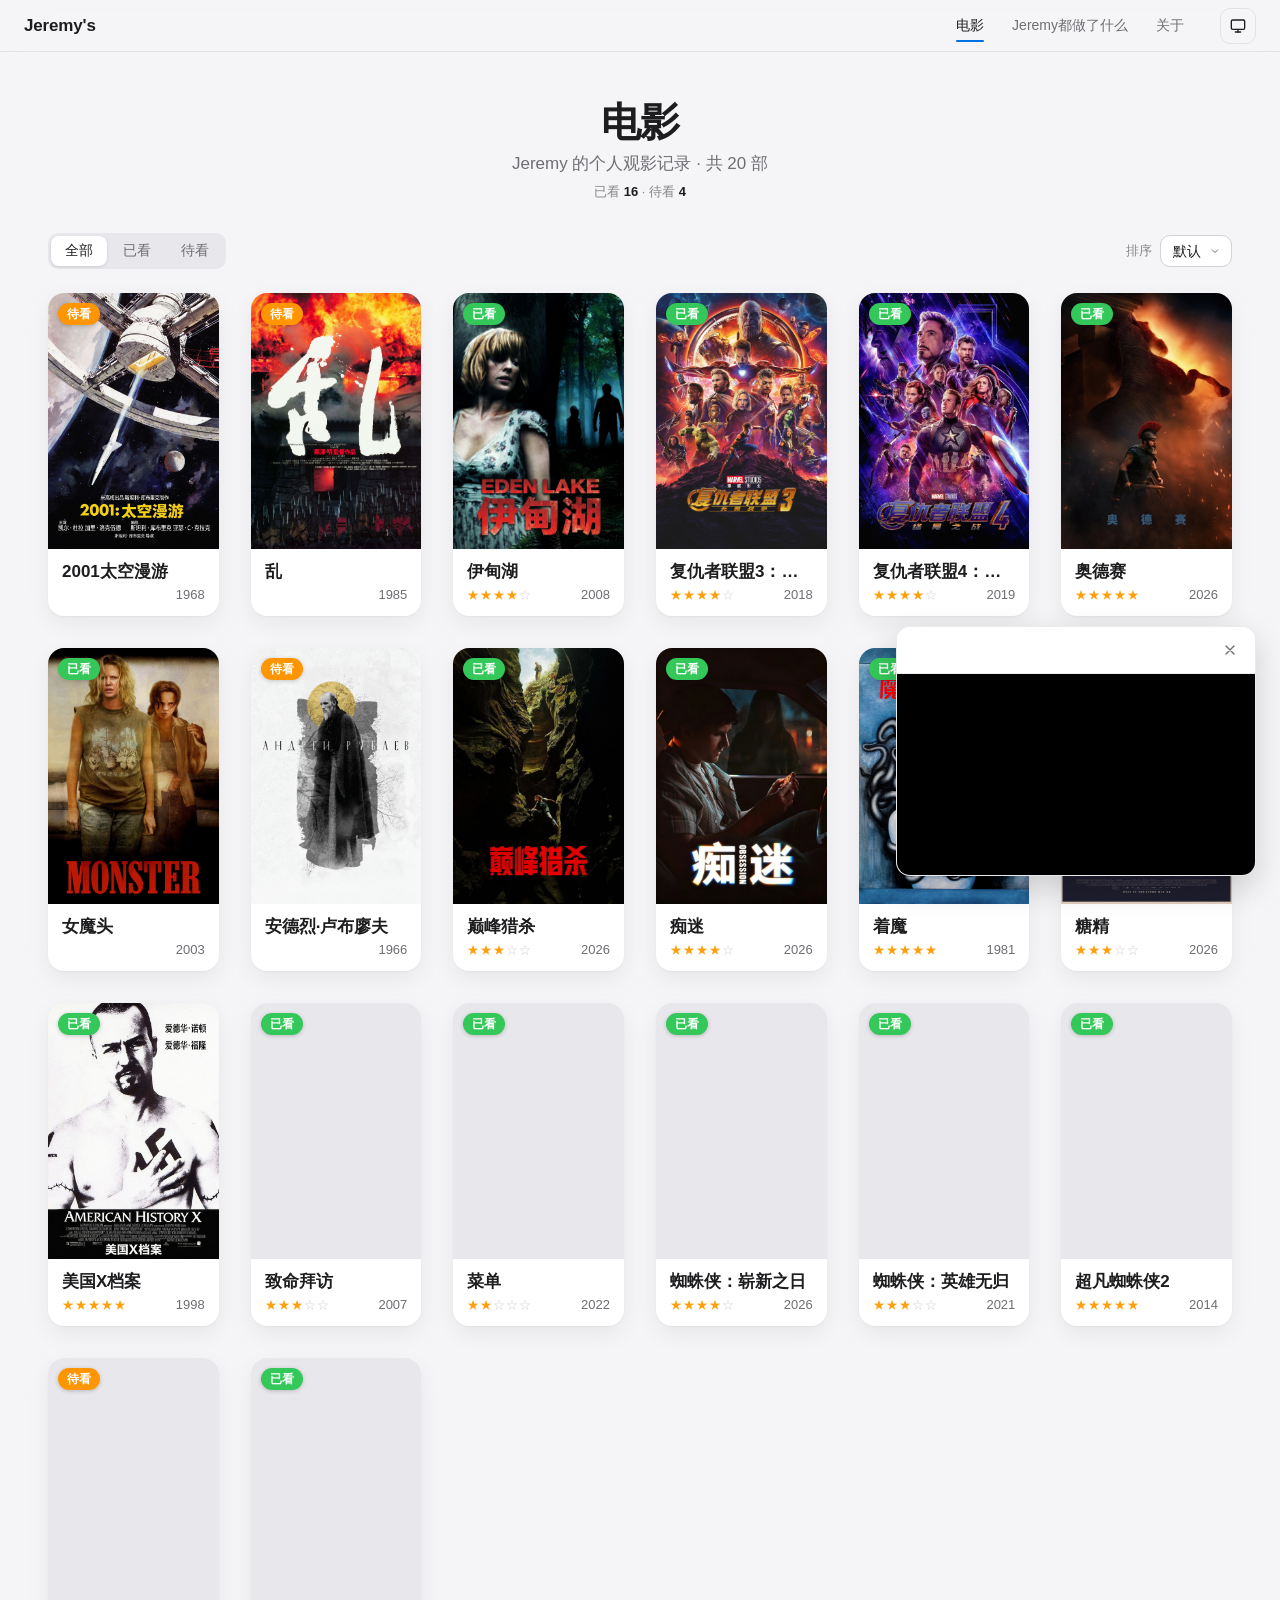
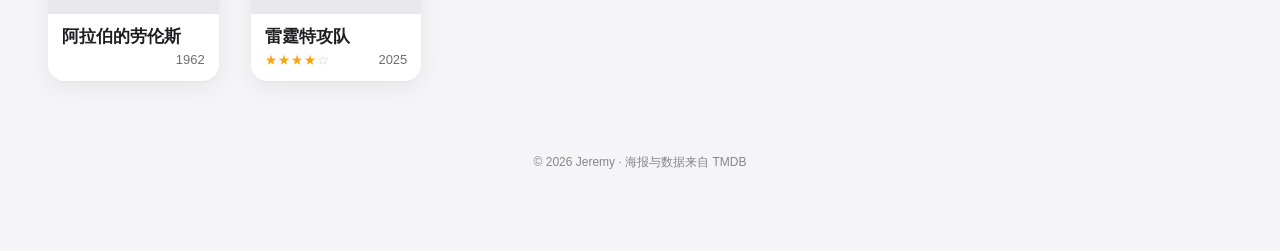
==== index.html @ 489da377 "预告片浮窗：详情页关闭后视频搬入浮窗续播（电脑端右下角标准浮窗/手机端折叠标签）" ====
<!DOCTYPE html>
<html lang="zh-CN" data-theme="system">
<head>
  <meta charset="UTF-8">
  <meta name="viewport" content="width=device-width, initial-scale=1.0">
  <title>Jeremy's — 电影</title>
  <meta name="description" content="Jeremy 的个人内容收藏：电影海报墙，收录经典与当代影片。">
  <meta name="author" content="Jeremy">

  <!-- ===== SEO / 收录配置 ===== -->
  <link rel="canonical" href="https://jeremy-movies.com/">
  <meta name="robots" content="index,follow">

  <!-- Open Graph（社交分享预览） -->
  <meta property="og:type" content="website">
  <meta property="og:site_name" content="Jeremy's">
  <meta property="og:title" content="Jeremy's — 电影海报墙">
  <meta property="og:description" content="Jeremy 的个人电影收藏海报墙，收录经典与当代影片。">
  <meta property="og:url" content="https://jeremy-movies.com/">
  <meta property="og:image" content="https://jeremy-movies.com/posters/62.jpg">
  <meta property="og:locale" content="zh_CN">

  <!-- Twitter Card -->
  <meta name="twitter:card" content="summary_large_image">
  <meta name="twitter:title" content="Jeremy's — 电影海报墙">
  <meta name="twitter:description" content="Jeremy 的个人电影收藏海报墙，收录经典与当代影片。">
  <meta name="twitter:image" content="https://jeremy-movies.com/posters/62.jpg">

  <!-- 主题早注入：避免首屏闪烁（FOUC），须在样式表加载前执行 -->
  <script>
    (function () {
      try {
        var t = localStorage.getItem('theme');
        if (t === 'light' || t === 'dark' || t === 'system') {
          document.documentElement.setAttribute('data-theme', t);
        }
      } catch (e) { /* ignore */ }
    })();
  </script>

  <link rel="stylesheet" href="assets/css/styles.css">
</head>
<body>

  <!-- 吸顶导航 -->
  <header class="nav" data-nav>
    <a class="nav-logo" href="/">Jeremy's</a>
    <nav class="nav-links" aria-label="主导航">
      <a href="/" class="nav-link is-active" aria-current="page">电影</a>
      <a href="/everything/" class="nav-link">Jeremy都做了什么</a>
      <a href="/about/" class="nav-link">关于</a>
    </nav>
    <button class="nav-theme" data-theme-toggle aria-label="切换主题" title="切换主题">
      <svg class="theme-icon icon-light" xmlns="http://www.w3.org/2000/svg" width="16" height="16" viewBox="0 0 24 24" fill="none" stroke="currentColor" stroke-width="2" stroke-linecap="round" stroke-linejoin="round" aria-hidden="true"><circle cx="12" cy="12" r="5"></circle><line x1="12" y1="1" x2="12" y2="3"></line><line x1="12" y1="21" x2="12" y2="23"></line><line x1="4.22" y1="4.22" x2="5.64" y2="5.64"></line><line x1="18.36" y1="18.36" x2="19.78" y2="19.78"></line><line x1="1" y1="12" x2="3" y2="12"></line><line x1="21" y1="12" x2="23" y2="12"></line><line x1="4.22" y1="19.78" x2="5.64" y2="18.36"></line><line x1="18.36" y1="5.64" x2="19.78" y2="4.22"></line></svg>
      <svg class="theme-icon icon-dark" xmlns="http://www.w3.org/2000/svg" width="16" height="16" viewBox="0 0 24 24" fill="none" stroke="currentColor" stroke-width="2" stroke-linecap="round" stroke-linejoin="round" aria-hidden="true"><path d="M21 12.79A9 9 0 1 1 11.21 3 7 7 0 0 0 21 12.79z"></path></svg>
      <svg class="theme-icon icon-system" xmlns="http://www.w3.org/2000/svg" width="16" height="16" viewBox="0 0 24 24" fill="none" stroke="currentColor" stroke-width="2" stroke-linecap="round" stroke-linejoin="round" aria-hidden="true"><rect x="2" y="3" width="20" height="14" rx="2" ry="2"></rect><line x1="8" y1="21" x2="16" y2="21"></line><line x1="12" y1="17" x2="12" y2="21"></line></svg>
    </button>
    <button class="nav-burger" data-nav-burger aria-label="菜单" aria-expanded="false">
      <span></span><span></span><span></span>
    </button>
  </header>

  <main>
    <!-- Hero -->
    <section class="hero container">
      <h1 class="hero-title">电影</h1>
      <p class="hero-sub">Jeremy 的个人观影记录 · 共 <span data-count>—</span> 部</p>
      <p class="hero-stat">已看 <strong data-watched>—</strong> · 待看 <strong data-towatch>—</strong></p>
    </section>

    <!-- 页内工具栏 -->
    <section class="toolbar container">
      <div class="segmented" role="group" aria-label="状态筛选">
        <button data-filter="all" aria-pressed="true">全部</button>
        <button data-filter="watched" aria-pressed="false">已看</button>
        <button data-filter="towatch" aria-pressed="false">待看</button>
      </div>
      <label class="sort">
        <span class="sort-label">排序</span>
        <select data-sort>
          <option value="default">默认</option>
          <option value="rating">评分</option>
          <option value="year">年份</option>
        </select>
      </label>
    </section>

    <!-- 海报网格（由 JS 数据驱动渲染） -->
    <section class="poster-grid container" data-grid aria-live="polite"></section>

    <!-- 空状态 -->
    <div class="empty-state container" data-empty hidden>
      <div class="empty-icon">🎬</div>
      <div class="empty-title" data-empty-title>暂无匹配的电影</div>
      <div class="empty-hint" data-empty-hint>换个筛选条件试试</div>
    </div>

    <!-- 无 JS 兜底：静态海报列表（保 SEO / 可爬取） -->
    <noscript>
      <section class="poster-grid">
        <figure class="ns-card"><img src="posters/62.jpg" alt="2001太空漫游"><figcaption>2001太空漫游<span class="ns-year">1968</span></figcaption></figure>
        <figure class="ns-card"><img src="posters/11645.jpg" alt="乱"><figcaption>乱<span class="ns-year">1985</span></figcaption></figure>
        <figure class="ns-card"><img src="posters/13510.jpg" alt="伊甸湖"><figcaption>伊甸湖<span class="ns-year">2008</span></figcaption></figure>
        <figure class="ns-card"><img src="posters/299536.jpg" alt="复仇者联盟3：无限战争"><figcaption>复仇者联盟3：无限战争<span class="ns-year">2018</span></figcaption></figure>
        <figure class="ns-card"><img src="posters/299534.jpg" alt="复仇者联盟4：终局之战"><figcaption>复仇者联盟4：终局之战<span class="ns-year">2019</span></figcaption></figure>
        <figure class="ns-card"><img src="posters/1368337.jpg" alt="奥德赛"><figcaption>奥德赛<span class="ns-year">2026</span></figcaption></figure>
        <figure class="ns-card"><img src="posters/504.jpg" alt="女魔头"><figcaption>女魔头<span class="ns-year">2003</span></figcaption></figure>
        <figure class="ns-card"><img src="posters/895.jpg" alt="安德烈·卢布廖夫"><figcaption>安德烈·卢布廖夫<span class="ns-year">1966</span></figcaption></figure>
        <figure class="ns-card"><img src="posters/1318447.jpg" alt="巅峰猎杀"><figcaption>巅峰猎杀<span class="ns-year">2026</span></figcaption></figure>
        <figure class="ns-card"><img src="posters/1339713.jpg" alt="痴迷"><figcaption>痴迷<span class="ns-year">2026</span></figcaption></figure>
        <figure class="ns-card"><img src="posters/21484.jpg" alt="着魔"><figcaption>着魔<span class="ns-year">1981</span></figcaption></figure>
        <figure class="ns-card"><img src="posters/1363387.jpg" alt="糖精"><figcaption>糖精<span class="ns-year">2026</span></figcaption></figure>
        <figure class="ns-card"><img src="posters/73.jpg" alt="美国X档案"><figcaption>美国X档案<span class="ns-year">1998</span></figcaption></figure>
        <figure class="ns-card"><img src="posters/4858.jpg" alt="致命拜访"><figcaption>致命拜访<span class="ns-year">2007</span></figcaption></figure>
        <figure class="ns-card"><img src="posters/593643.jpg" alt="菜单"><figcaption>菜单<span class="ns-year">2022</span></figcaption></figure>
        <figure class="ns-card"><img src="posters/969681.jpg" alt="蜘蛛侠：崭新之日"><figcaption>蜘蛛侠：崭新之日<span class="ns-year">2026</span></figcaption></figure>
        <figure class="ns-card"><img src="posters/634649.jpg" alt="蜘蛛侠：英雄无归"><figcaption>蜘蛛侠：英雄无归<span class="ns-year">2021</span></figcaption></figure>
        <figure class="ns-card"><img src="posters/102382.jpg" alt="超凡蜘蛛侠2"><figcaption>超凡蜘蛛侠2<span class="ns-year">2014</span></figcaption></figure>
        <figure class="ns-card"><img src="posters/947.jpg" alt="阿拉伯的劳伦斯"><figcaption>阿拉伯的劳伦斯<span class="ns-year">1962</span></figcaption></figure>
        <figure class="ns-card"><img src="posters/986056.jpg" alt="雷霆特攻队"><figcaption>雷霆特攻队<span class="ns-year">2025</span></figcaption></figure>
      </section>
    </noscript>
  </main>

  <footer class="site-footer">
    <p>© 2026 Jeremy · 海报与数据来自 TMDB</p>
  </footer>

  <!-- ===== 悬停 / 点按预览：全屏虚化剧照背景 + 海报保持原样 + 空白区剧情梗概（JS 驱动） ===== -->
  <div class="preview-bg" data-preview-bg aria-hidden="true">
    <img class="preview-bg__img" alt="" />
    <div class="preview-bg__scrim"></div>
  </div>
  <!-- 海报克隆：贴到原海报相同位置与尺寸，浮于虚化背景之上（视觉上"海报不变"） -->
  <div class="poster-card preview-card" data-preview-card aria-hidden="true"></div>
  <!-- 剧情梗概：自适应放在海报旁的空白一侧 -->
  <div class="preview-overview" data-preview-overview aria-hidden="true">
    <div class="preview-overview__head">
      <h3 class="preview-overview__title"></h3>
      <span class="preview-overview__year"></span>
    </div>
    <ul class="preview-overview__meta"></ul>
    <p class="preview-overview__text"></p>
    <div class="preview-overview__ratings"></div>
    <blockquote class="preview-overview__comment"></blockquote>
    <div class="preview-overview__cast"></div>
  </div>

  <!-- ===== IMDB 式详情页 overlay（全屏，无页面跳转） ===== -->
  <div class="detail" data-detail role="dialog" aria-modal="true" aria-labelledby="detail-title" hidden>
    <button class="detail__back" data-detail-back aria-label="返回电影墙">
      <svg width="20" height="20" viewBox="0 0 24 24" fill="none" stroke="currentColor"
           stroke-width="2.2" stroke-linecap="round" stroke-linejoin="round" aria-hidden="true">
        <path d="M15 18l-6-6 6-6"></path>
      </svg>
    </button>

    <div class="detail__hero">
      <img class="detail__backdrop" alt="" />
    </div>

    <div class="detail__body container">
      <header class="detail__head">
        <div class="detail__titles">
          <h2 class="detail__title" id="detail-title">片名</h2>
          <p class="detail__orig">原名 · 年份</p>
        </div>
        <div class="detail__head-side">
          <span class="detail__status"></span>
        </div>
        <ul class="detail__meta"></ul>
      </header>

      <div class="detail__grid">
        <div class="detail__main">
          <section class="detail__block detail__block--trailer" data-detail-trailer hidden>
            <h3 class="detail__h">预告片</h3>
            <div class="detail__trailer-box">
              <div class="detail__trailer-placeholder" data-trailer-placeholder>
                <button class="detail__trailer-btn" data-trailer-btn type="button" aria-label="播放预告片">
                  <svg class="play-icon" viewBox="0 0 24 24" fill="none" stroke="currentColor" stroke-width="2" stroke-linejoin="round" aria-hidden="true"><polygon points="6 4 20 12 6 20 6 4" fill="currentColor" stroke="none"></polygon></svg>
                  <span>播放预告片</span>
                </button>
              </div>
              <div class="detail__trailer-player" data-trailer-player hidden></div>
            </div>
          </section>
          <section class="detail__block detail__block--overview">
            <h3 class="detail__h">剧情简介</h3>
            <p class="detail__overview"></p>
          </section>
          <section class="detail__block detail__block--directors">
            <h3 class="detail__h">导演</h3>
            <div class="detail__directors"></div>
          </section>
          <section class="detail__block detail__block--cast">
            <h3 class="detail__h">主演</h3>
            <ul class="detail__cast"></ul>
          </section>
        </div>

        <aside class="detail__side">
          <section class="detail__block detail__block--ratings">
            <h3 class="detail__h">评分</h3>
            <ul class="rating-list"></ul>
          </section>
          <section class="detail__block detail__personal">
            <h3 class="detail__h">Jeremy 说</h3>
            <div class="detail__stars"></div>
            <p class="detail__comment"></p>
          </section>
        </aside>
      </div>
    </div>
  </div>

  <!-- 预告片浮窗（详情页关闭时承载 iframe 继续播放） -->
  <div class="trailer-pop" data-trailer-pop aria-hidden="true" hidden>
    <div class="trailer-pop__head">
      <span class="trailer-pop__title"></span>
      <button class="trailer-pop__close" data-trailer-pop-close type="button" aria-label="关闭浮窗">
        <svg viewBox="0 0 24 24" fill="none" stroke="currentColor" stroke-width="2" stroke-linecap="round" aria-hidden="true"><path d="M6 6l12 12M18 6L6 18"/></svg>
      </button>
    </div>
    <div class="trailer-pop__stage" data-trailer-pop-stage></div>
  </div>
  <!-- 手机端折叠标签（箭头） -->
  <button class="trailer-tab" data-trailer-tab type="button" aria-label="展开预告片浮窗" hidden>
    <svg class="trailer-tab__icon" viewBox="0 0 24 24" fill="none" stroke="currentColor" stroke-width="2" stroke-linecap="round" stroke-linejoin="round" aria-hidden="true"><path d="M9 18l6-6-6-6"/></svg>
    <span class="trailer-tab__dot" aria-hidden="true"></span>
  </button>

  <!-- 火后余温光晕 + 拟火元素 -->
  <div class="detail__glow" data-detail-glow aria-hidden="true"></div>
  <div class="fire" data-fire aria-hidden="true"></div>

  <!-- SVG 滤镜定义：拟火不规则锯齿边缘 -->
  <svg class="svg-defs" aria-hidden="true" focusable="false">
    <defs>
      <filter id="fire-edge" x="-30%" y="-30%" width="160%" height="160%" color-interpolation-filters="sRGB">
        <feTurbulence type="fractalNoise" baseFrequency="0.018 0.024" numOctaves="4" seed="7" result="noise"/>
        <feDisplacementMap in="SourceGraphic" in2="noise" scale="36" xChannelSelector="R" yChannelSelector="G" result="displaced"/>
        <feGaussianBlur in="displaced" stdDeviation="1.6"/>
      </filter>
    </defs>
  </svg>

  <script src="assets/js/main.js"></script>
</body>
</html>
---- assets/css/styles.css ----
/* ==========================================================================
   Jeremy's Movies — 主样式
   风格：Apple 极简 · 数据驱动 · 三态主题 · 悬停剧照预览 + IMDB 式详情页 + 拟火展开动画
   技术：CSS 变量 + data-theme 三态 + prefers-color-scheme 回退，零框架零构建
   ========================================================================== */

/* ==========================================================================
   1. 动效与主题 tokens
   ========================================================================== */
:root {
  /* 动效时长 / 缓动 */
  --dur-fast:   150ms;
  --dur-base:   300ms;
  --dur-bg:     500ms;
  --dur-flip:   550ms;
  --ease-standard: cubic-bezier(0.4, 0, 0.2, 1);
  --ease-out:      cubic-bezier(0.22, 1, 0.36, 1);
  --ease-flip:     cubic-bezier(0.4, 0.2, 0.2, 1);

  /* —— 悬停展开剧照 —— */
  --dur-hover-still: 400ms;   /* 剧照面板展开/回溯 */
  --dur-hover-veil:  340ms;   /* 虚化遮罩淡入淡出 */
  --dur-hover-intent: 120ms;  /* 悬停意图延迟（JS 用） */

  /* —— 拟火展开 —— */
  --dur-fire-open:  640ms;    /* 火烧展开（正向） */
  --dur-fire-close: 460ms;    /* 火收缩回溯（反向） */
  --dur-detail-rise: 460ms;   /* 详情内容上浮落定 */

  /* 缓动 */
  --ease-fire:       cubic-bezier(0.55, 0, 0.12, 1); /* 火烧展开专属：快速起燃 → 长尾落定 */
  --ease-fire-back:  cubic-bezier(0.5, 0, 0.8, 0.3); /* 火收缩回溯：快速吸回中心 */

  color-scheme: light dark;

  /* ===== 浅色主题（默认） ===== */
  --bg:            #f5f5f7;
  --bg-elevated:   #ffffff;
  --bg-sunken:     #e8e8ec;
  --nav-bg:        rgba(245, 245, 247, 0.72);

  --text-primary:   #1d1d1f;
  --text-secondary: #6e6e73;
  --text-tertiary:  #86868b;
  --text-on-accent: #ffffff;

  --border:        #d2d2d7;
  --border-subtle: rgba(0, 0, 0, 0.08);

  --accent:        #0071e3;
  --accent-hover:  #0077ed;
  --accent-soft:   rgba(0, 113, 227, 0.10);

  --shadow-card:   0 1px 2px rgba(0, 0, 0, 0.04), 0 8px 24px rgba(0, 0, 0, 0.06);
  --shadow-hover:  0 2px 4px rgba(0, 0, 0, 0.06), 0 20px 44px rgba(0, 0, 0, 0.14);
  --shadow-pop:    0 12px 32px rgba(0, 0, 0, 0.16);

  --imdb:      #f5c518; --imdb-text:      #000000;
  --douban:    #00b51d; --douban-text:    #ffffff;
  --boxoffice: #6e6e73; --boxoffice-text: #ffffff;
  --tmdb:      #01b4e4; --tmdb-text:      #000000;

  --star:       #ff9f0a;
  --star-empty: #d2d2d7;

  --status-watched:      #34c759; --status-watched-text: #ffffff;
  --status-towatch:      #ff9500; --status-towatch-text: #ffffff;

  --scrim: rgba(0, 0, 0, 0.50);

  /* 火焰（浅/深主题共用，火是暖色不受主题影响） */
  --fire-core:   #ffd54f;   /* 内焰·亮黄 */
  --fire-mid:    #ff9d00;   /* 中焰·橙 */
  --fire-outer:  #ff5f00;   /* 外焰·橙红 */
  --fire-edge:   #e6320c;   /* 燃烧边缘·红 */
  --fire-glow:   rgba(255, 150, 30, 0.30);  /* 火后余温光晕 */

  /* 悬停预览背景（浅色）：虚化剧照 + 压暗遮罩 */
  --preview-scrim: rgba(0, 0, 0, 0.42);
  --preview-blur: 12px;

  --fs-hero:    40px;
  --fs-section: 22px;
  --fs-name:    17px;
  --fs-score:   30px;
  --fs-stat:    22px;
  --fs-body:    15px;
  --fs-meta:    13px;
  --fs-caption: 12px;
  --fs-badge:   13px;
}

/* 手动深色 */
:root[data-theme="dark"] {
  color-scheme: dark;

  --bg:            #000000;
  --bg-elevated:   #1d1d1f;
  --bg-sunken:     #2a2a2c;
  --nav-bg:        rgba(0, 0, 0, 0.72);

  --text-primary:   #f5f5f7;
  --text-secondary: #a1a1a6;
  --text-tertiary:  #86868b;
  --text-on-accent: #ffffff;

  --border:        #424245;
  --border-subtle: rgba(255, 255, 255, 0.12);

  --accent:        #2997ff;
  --accent-hover:  #47a9ff;
  --accent-soft:   rgba(41, 151, 255, 0.16);

  --shadow-card:   0 1px 2px rgba(0, 0, 0, 0.30), 0 8px 24px rgba(0, 0, 0, 0.40);
  --shadow-hover:  0 2px 4px rgba(0, 0, 0, 0.40), 0 20px 44px rgba(0, 0, 0, 0.60);
  --shadow-pop:    0 12px 32px rgba(0, 0, 0, 0.60);

  --imdb:      #f5c518; --imdb-text:      #000000;
  --douban:    #2fb344; --douban-text:    #ffffff;
  --boxoffice: #a1a1a6; --boxoffice-text: #000000;
  --tmdb:      #3ac4f0; --tmdb-text:      #000000;

  --star:       #ffb340;
  --star-empty: #48484a;

  --status-watched:      #30d158; --status-watched-text: #ffffff;
  --status-towatch:      #ff9f0a; --status-towatch-text: #1d1d1f;

  --scrim: rgba(0, 0, 0, 0.55);
  --preview-scrim: rgba(0, 0, 0, 0.55);
}

/* 跟随系统（且用户未强制浅色时）——无 JS 时系统深色依然生效 */
@media (prefers-color-scheme: dark) {
  :root:not([data-theme="light"]) {
    color-scheme: dark;

    --bg:            #000000;
    --bg-elevated:   #1d1d1f;
    --bg-sunken:     #2a2a2c;
    --nav-bg:        rgba(0, 0, 0, 0.72);

    --text-primary:   #f5f5f7;
    --text-secondary: #a1a1a6;
    --text-tertiary:  #86868b;
    --text-on-accent: #ffffff;

    --border:        #424245;
    --border-subtle: rgba(255, 255, 255, 0.12);

    --accent:        #2997ff;
    --accent-hover:  #47a9ff;
    --accent-soft:   rgba(41, 151, 255, 0.16);

    --shadow-card:   0 1px 2px rgba(0, 0, 0, 0.30), 0 8px 24px rgba(0, 0, 0, 0.40);
    --shadow-hover:  0 2px 4px rgba(0, 0, 0, 0.40), 0 20px 44px rgba(0, 0, 0, 0.60);
    --shadow-pop:    0 12px 32px rgba(0, 0, 0, 0.60);

    --imdb:      #f5c518; --imdb-text:      #000000;
    --douban:    #2fb344; --douban-text:    #ffffff;
    --boxoffice: #a1a1a6; --boxoffice-text: #000000;
  --tmdb:      #3ac4f0; --tmdb-text:      #000000;

    --star:       #ffb340;
    --star-empty: #48484a;

    --status-watched:      #30d158; --status-watched-text: #ffffff;
    --status-towatch:      #ff9f0a; --status-towatch-text: #1d1d1f;

    --scrim: rgba(0, 0, 0, 0.55);
    --preview-scrim: rgba(0, 0, 0, 0.55);
  }
}

/* ==========================================================================
   2. 全局基础
   ========================================================================== */
*,
*::before,
*::after {
  box-sizing: border-box;
  margin: 0;
  padding: 0;
}

html {
  -webkit-text-size-adjust: 100%;
  scroll-behavior: smooth;
  font-family: -apple-system, BlinkMacSystemFont, "SF Pro Text", "SF Pro Display",
               "Helvetica Neue", "PingFang SC", "Hiragino Sans GB",
               "Segoe UI", Roboto, "Microsoft YaHei", sans-serif;
  -webkit-font-smoothing: antialiased;
  -moz-osx-font-smoothing: grayscale;
  background: var(--bg);
  transition: background-color 0.3s ease;
}

body {
  min-height: 100vh;
  background: transparent; /* 让固定背景层透出 */
  color: var(--text-primary);
  transition: color 0.3s ease;
}

img {
  max-width: 100%;
  display: block;
}

a {
  color: var(--accent);
  text-decoration: none;
}

button {
  font: inherit;
  color: inherit;
  cursor: pointer;
  background: none;
  border: none;
}

/* 页面内容容器 */
.container {
  max-width: 1440px;
  margin: 0 auto;
  padding-left: 48px;
  padding-right: 48px;
}

/* ==========================================================================
   3. 内容层级
   ========================================================================== */
.nav,
main,
.site-footer {
  position: relative;
  z-index: 1;
}

/* ==========================================================================
   4. 吸顶导航
   ========================================================================== */
.nav {
  position: sticky;
  top: 0;
  z-index: 100;
  height: 52px;
  display: flex;
  align-items: center;
  gap: 24px;
  padding: 0 24px;
  background: var(--nav-bg);
  backdrop-filter: saturate(180%) blur(20px);
  -webkit-backdrop-filter: saturate(180%) blur(20px);
  border-bottom: 1px solid var(--border-subtle);
}

.nav-logo {
  font-size: 17px;
  font-weight: 600;
  letter-spacing: -0.01em;
  color: var(--text-primary);
  margin-right: 8px;
  white-space: nowrap;
}

.nav-links {
  display: flex;
  align-items: center;
  gap: 4px;
  margin-left: auto;
}

.nav-link {
  position: relative;
  font-size: 14px;
  font-weight: 400;
  color: var(--text-secondary);
  padding: 6px 12px;
  border-radius: 8px;
  transition: color var(--dur-fast) ease, background-color var(--dur-fast) ease;
}

.nav-link:hover {
  color: var(--text-primary);
  background: var(--bg-sunken);
}

.nav-link.is-active {
  color: var(--text-primary);
  font-weight: 500;
}

.nav-link.is-active::after {
  content: "";
  position: absolute;
  left: 12px;
  right: 12px;
  bottom: -1px;
  height: 2px;
  border-radius: 2px;
  background: var(--accent);
}

/* 主题切换按钮 */
.nav-theme {
  width: 36px;
  height: 36px;
  flex: 0 0 auto;
  display: grid;
  place-items: center;
  border: 1px solid var(--border-subtle);
  border-radius: 10px;
  background: transparent;
  transition: background-color var(--dur-fast) ease, transform var(--dur-fast) ease;
}

.nav-theme:hover {
  background: var(--bg-sunken);
  transform: scale(1.05);
}

.nav-theme svg {
  width: 16px;
  height: 16px;
  color: var(--text-primary);
}

/* 三态图标：仅显示当前主题对应的图标 */
.theme-icon {
  display: none;
}

:root[data-theme="light"] .icon-light,
:root:not([data-theme]) .icon-light { display: block; }
:root[data-theme="dark"] .icon-dark { display: block; }
:root[data-theme="system"] .icon-system { display: block; }

/* 汉堡按钮（默认隐藏） */
.nav-burger {
  display: none;
}

/* ==========================================================================
   5. Hero 标题区
   ========================================================================== */
.hero {
  text-align: center;
  padding: 48px 24px 28px;
}

.hero-title {
  font-size: var(--fs-hero);
  font-weight: 600;
  letter-spacing: -0.02em;
  line-height: 1.1;
  color: var(--text-primary);
}

.hero-sub {
  font-size: 17px;
  color: var(--text-secondary);
  margin-top: 8px;
}

.hero-stat {
  font-size: 13px;
  color: var(--text-tertiary);
  margin-top: 8px;
}

.hero-stat strong {
  color: var(--text-primary);
  font-weight: 600;
  font-variant-numeric: tabular-nums;
}

/* ==========================================================================
   6. 页内工具栏（筛选 + 排序）
   ========================================================================== */
.toolbar {
  display: flex;
  align-items: center;
  justify-content: space-between;
  gap: 16px;
  margin: 4px 0 24px;
}

.segmented {
  display: inline-flex;
  gap: 2px;
  background: var(--bg-sunken);
  border-radius: 10px;
  padding: 3px;
}

.segmented button {
  border: none;
  background: transparent;
  color: var(--text-secondary);
  font-size: 14px;
  font-weight: 500;
  padding: 6px 14px;
  border-radius: 8px;
  transition: background-color var(--dur-fast) ease, color var(--dur-fast) ease,
              box-shadow var(--dur-fast) ease;
}

.segmented button:hover {
  color: var(--text-primary);
}

.segmented button[aria-pressed="true"] {
  background: var(--bg-elevated);
  color: var(--text-primary);
  box-shadow: 0 1px 3px rgba(0, 0, 0, 0.12);
}

.sort {
  display: inline-flex;
  align-items: center;
  gap: 8px;
}

.sort-label {
  font-size: 13px;
  color: var(--text-tertiary);
}

.sort select {
  appearance: none;
  -webkit-appearance: none;
  background: var(--bg-elevated);
  border: 1px solid var(--border);
  border-radius: 10px;
  padding: 7px 30px 7px 12px;
  font-size: 14px;
  font-family: inherit;
  color: var(--text-primary);
  background-image: url("data:image/svg+xml,%3Csvg xmlns='http://www.w3.org/2000/svg' width='12' height='12' viewBox='0 0 24 24' fill='none' stroke='%236e6e73' stroke-width='2'%3E%3Cpath d='M6 9l6 6 6-6'/%3E%3C/svg%3E");
  background-repeat: no-repeat;
  background-position: right 10px center;
  cursor: pointer;
}

/* ==========================================================================
   7. 海报网格
   ========================================================================== */
.poster-grid {
  display: grid;
  grid-template-columns: repeat(6, 1fr);
  gap: 32px;
  padding-bottom: 24px;
}

/* ==========================================================================
   8. 海报卡片（纯正面 + 悬停上浮 + 点击进详情）
   ========================================================================== */
.poster-card {
  position: relative;
  cursor: pointer;
  outline: none;
  background: var(--bg-elevated);
  border-radius: 16px;
  overflow: hidden;
  box-shadow: var(--shadow-card);
  transition: transform var(--dur-base) var(--ease-standard),
              box-shadow var(--dur-base) var(--ease-standard);
}

.poster-card:hover {
  transform: translateY(-6px);
  box-shadow: var(--shadow-hover);
}

.poster-card:focus-visible {
  outline: 2px solid var(--accent);
  outline-offset: 3px;
}

/* 预览激活时，高亮当前聚焦的真实卡片（消除"盲抓"不确定感） */
.poster-card.is-hovering {
  box-shadow: 0 0 0 2px rgba(255, 255, 255, 0.55),
              var(--shadow-hover);
}

.poster-card__media {
  position: relative;
  background: var(--bg-sunken);
}

.poster-card__media img {
  width: 100%;
  aspect-ratio: 2 / 3;
  object-fit: cover;
  display: block;
  background: var(--bg-sunken); /* 加载中占位底色 */
}

.poster-card__info {
  padding: 12px 14px 14px;
}

.poster-card__title {
  font-size: var(--fs-name);
  font-weight: 600;
  color: var(--text-primary);
  line-height: 1.3;
  white-space: nowrap;
  overflow: hidden;
  text-overflow: ellipsis;
}

.poster-card__meta {
  display: flex;
  align-items: center;
  justify-content: space-between;
  margin-top: 4px;
}

.poster-card__year {
  font-size: var(--fs-meta);
  color: var(--text-secondary);
  font-variant-numeric: tabular-nums;
  margin-left: auto;
}

/* 状态角标（覆盖在海报左上角） */
.status-badge {
  position: absolute;
  top: 10px;
  left: 10px;
  font-size: 12px;
  font-weight: 600;
  line-height: 1;
  padding: 5px 9px;
  border-radius: 999px;
  backdrop-filter: blur(6px);
  -webkit-backdrop-filter: blur(6px);
  box-shadow: 0 1px 4px rgba(0, 0, 0, 0.2);
}

.status--watched { background: var(--status-watched); color: var(--status-watched-text); }
.status--towatch { background: var(--status-towatch); color: var(--status-towatch-text); }

/* 星级 */
.stars {
  color: var(--star);
  letter-spacing: 1px;
  line-height: 1;
  white-space: nowrap;
}

.stars .star-empty { color: var(--star-empty); }

.stars--sm { font-size: 12px; }

/* ==========================================================================
   8.1 悬停 / 点按预览：虚化剧照背景 + 海报不变 + 空白区剧情梗概
   ========================================================================== */
/* 全屏虚化剧照背景：盖住整页（含导航），作为预览态的背景层 */
.preview-bg {
  position: fixed;
  inset: 0;
  z-index: 250;
  overflow: hidden;
  background: var(--bg);           /* 剧照加载中的占位底色 */
  opacity: 0;
  visibility: hidden;
  pointer-events: none;
  transition:
    opacity var(--dur-hover-veil) var(--ease-standard),
    visibility 0s linear var(--dur-hover-veil);
}
.preview-bg.is-on {
  opacity: 1;
  visibility: visible;
  transition:
    opacity var(--dur-hover-veil) var(--ease-standard),
    visibility 0s linear 0s;
}

.preview-bg__img {
  position: absolute;
  inset: 0;
  width: 100%;
  height: 100%;
  object-fit: cover;
  filter: blur(var(--preview-blur)) saturate(1.05);
  transform: scale(1.12);          /* 放大，避免模糊边缘透出底边 */
}

.preview-bg__scrim {
  position: absolute;
  inset: 0;
  background: var(--preview-scrim);
}

/* 海报克隆：聚焦卡片 —— hover 时向空白多的一侧平移 + 放大，浮于虚化背景之上 */
.poster-card.preview-card {
  position: fixed;
  z-index: 270;
  pointer-events: none;
  --focus-dx: 0px; --focus-dy: 0px; --focus-scale: 1;
  transform: translate(var(--focus-dx), var(--focus-dy)) scale(var(--focus-scale));
  transform-origin: top left;
  opacity: 0;
  transition:
    opacity var(--dur-hover-veil) var(--ease-standard),
    transform var(--dur-hover-still) var(--ease-out);
  box-shadow: var(--shadow-hover);
  will-change: transform;
}
.poster-card.preview-card.is-on { opacity: 1; }
/* 聚焦态：变量已由 JS 更新为位移+放大目标值，transition 自动平滑过渡 */

/* 剧情梗概：聚焦卡片旁的固定信息面板（字号阶梯放大，层级清晰） */
.preview-overview {
  position: fixed;
  z-index: 270;
  pointer-events: none;
  width: auto;
  max-width: 440px;
  color: #fff;
  text-shadow: 0 1px 4px rgba(0, 0, 0, 0.4);
  opacity: 0;
  transition: opacity var(--dur-hover-veil) var(--ease-standard);
}
.preview-overview.is-on { opacity: 1; }

/* 羊皮纸浮现动画：文字晚于虚化背景出现，逐层淡入上浮 + 暖色光晕，如哈利波特字体浮现于羊皮纸上 */
.preview-overview.is-reveal > * {
  opacity: 0;
  transform: translateY(10px);
  filter: blur(2px);
  animation: parchment-rise 0.55s cubic-bezier(0.22, 0.61, 0.36, 1) forwards;
}
.preview-overview.is-reveal > *:nth-child(1) { animation-delay: 0.00s; }
.preview-overview.is-reveal > *:nth-child(2) { animation-delay: 0.06s; }
.preview-overview.is-reveal > *:nth-child(3) { animation-delay: 0.12s; }
.preview-overview.is-reveal > *:nth-child(4) { animation-delay: 0.18s; }
.preview-overview.is-reveal > *:nth-child(5) { animation-delay: 0.24s; }
.preview-overview.is-reveal > *:nth-child(6) { animation-delay: 0.30s; }
.preview-overview.is-reveal > *:nth-child(7) { animation-delay: 0.36s; }

@keyframes parchment-rise {
  0%   { opacity: 0; transform: translateY(10px); filter: blur(2px); }
  100% { opacity: 1; transform: translateY(0);    filter: blur(0);   }
}

/* 尊重「减少动态效果」偏好：退化为一键淡入 */
@media (prefers-reduced-motion: reduce) {
  .preview-overview.is-reveal > * {
    animation: none;
    opacity: 1;
    transform: none;
    filter: none;
  }
}

.preview-overview__head {
  display: flex;
  align-items: baseline;
  gap: 12px;
  margin-bottom: 14px;
}

.preview-overview__title {
  font-size: 32px;
  font-weight: 700;
  line-height: 1.1;
  margin: 0;
  letter-spacing: -0.02em;
}

.preview-overview__year {
  font-size: 20px;
  font-weight: 500;
  color: rgba(255, 255, 255, 0.62);
  font-variant-numeric: tabular-nums;
  white-space: nowrap;
}

.preview-overview__meta {
  display: flex;
  flex-wrap: wrap;
  gap: 8px;
  list-style: none;
  margin: 0 0 18px;
  padding: 0;
}

.preview-overview__meta li {
  font-size: 14px;
  font-weight: 500;
  color: rgba(255, 255, 255, 0.9);
  background: rgba(255, 255, 255, 0.14);
  backdrop-filter: blur(6px);
  -webkit-backdrop-filter: blur(6px);
  border-radius: 999px;
  padding: 5px 13px;
}

.preview-overview__text {
  font-size: 18px;
  line-height: 1.6;
  color: rgba(255, 255, 255, 0.95);
  margin: 0 0 20px;
  /* 超长用省略号截断 */
  display: -webkit-box;
  -webkit-line-clamp: 6;
  -webkit-box-orient: vertical;
  overflow: hidden;
}

.preview-overview__ratings {
  display: flex;
  flex-wrap: wrap;
  align-items: center;
  gap: 10px;
  margin-bottom: 18px;
}

.preview-rating {
  display: inline-flex;
  align-items: center;
  gap: 7px;
  font-size: 14px;
  font-weight: 700;
  padding: 5px 12px;
  border-radius: 8px;
  color: #fff;
  text-shadow: 0 1px 2px rgba(0, 0, 0, 0.35);
  box-shadow: 0 2px 8px rgba(0, 0, 0, 0.22);
  letter-spacing: 0.01em;
}

.preview-rating__label { font-weight: 600; opacity: 0.92; }

.preview-rating__value { font-size: 16px; font-variant-numeric: tabular-nums; }

/* 各平台实色徽章 */
.preview-rating--imdb   { background: linear-gradient(135deg, #f5c518, #e8b20e); color: #000; text-shadow: none; }
.preview-rating--imdb   .preview-rating__label { color: rgba(0,0,0,0.62); }
.preview-rating--douban { background: linear-gradient(135deg, #00b51d, #0a8f1c); }
.preview-rating--tmdb   { background: linear-gradient(135deg, #01b4e4, #0288b8); }
.preview-rating--star   { background: linear-gradient(135deg, #ffb340, #ff8f00); }

.preview-rating--imdb   .preview-rating__value { color: #000; }
.preview-rating--douban .preview-rating__value { color: #fff; }
.preview-rating--tmdb   .preview-rating__value { color: #fff; }
.preview-rating--star   .preview-rating__value { color: #fff; }

.preview-rating__star { font-size: 16px; letter-spacing: 1px; }

/* 个人短评：暖色引用，仿佛从画面里浮现的心声 */
.preview-overview__comment {
  margin: 0 0 18px;
  padding: 10px 14px;
  font-size: 15px;
  line-height: 1.55;
  font-style: italic;
  color: rgba(255, 244, 224, 0.96);
  background: linear-gradient(135deg, rgba(255, 176, 64, 0.16), rgba(255, 143, 0, 0.08));
  border-left: 3px solid rgba(255, 176, 64, 0.75);
  border-radius: 0 10px 10px 0;
  text-shadow: 0 1px 3px rgba(0, 0, 0, 0.35);
}

.preview-overview__cast {
  display: flex;
  flex-wrap: wrap;
  gap: 8px;
}

.preview-cast {
  font-size: 14px;
  color: rgba(255, 255, 255, 0.82);
  background: rgba(0, 0, 0, 0.28);
  border: 1px solid rgba(255, 255, 255, 0.16);
  border-radius: 999px;
  padding: 5px 14px;
}

/* 触屏预览态：让背景与海报克隆可点按（点背景退回、点海报进详情） */
@media (pointer: coarse) {
  body.is-preview .preview-bg,
  body.is-preview .preview-card {
    pointer-events: auto;
  }
}

/* 移动端聚焦预览：上下堆叠布局，面板字号整体降档（桌面档 32/18px 手机上过大） */
@media (max-width: 760px) {
  .preview-overview {
    text-align: center;
    padding: 0 4px;
  }
  .preview-overview__head {
    justify-content: center;
    gap: 8px;
    margin-bottom: 10px;
  }
  .preview-overview__title { font-size: 22px; }
  .preview-overview__year { font-size: 15px; }
  .preview-overview__meta {
    justify-content: center;
    gap: 6px;
    margin-bottom: 12px;
  }
  .preview-overview__meta li { font-size: 12px; padding: 4px 10px; }
  .preview-overview__text {
    font-size: 14px;
    line-height: 1.55;
    -webkit-line-clamp: 5;
    margin-bottom: 12px;
  }
  .preview-overview__ratings {
    justify-content: center;
    gap: 8px;
    margin-bottom: 12px;
  }
  .preview-rating { font-size: 13px; padding: 4px 10px; }
  .preview-rating__value { font-size: 15px; }
  .preview-cast { font-size: 12px; padding: 4px 11px; }
}

/* ==========================================================================
   8.2 IMDB 式详情页 overlay
   ========================================================================== */
.detail {
  position: fixed;
  inset: 0;
  z-index: 300;
  overflow-y: auto;
  overscroll-behavior: contain;
  background: var(--bg);
  visibility: hidden;
  clip-path: circle(0px at var(--fx, 50vw) var(--fy, 50vh));
  transition:
    clip-path var(--dur-fire-open) var(--ease-fire),
    visibility 0s linear var(--dur-fire-open);
}
body.is-detail-open .detail {
  visibility: visible;
  clip-path: circle(var(--cover, 150vmax) at var(--fx, 50vw) var(--fy, 50vh));
  transition:
    clip-path var(--dur-fire-open) var(--ease-fire),
    visibility 0s linear 0s;
}
body.is-detail-closing .detail {
  transition:
    clip-path var(--dur-fire-close) var(--ease-fire-back),
    visibility 0s linear var(--dur-fire-close);
}

/* 返回键：固定左上，毛玻璃圆钮 */
.detail__back {
  position: fixed;
  top: 20px; left: 20px;
  z-index: 320;
  display: grid; place-items: center;
  width: 44px; height: 44px;
  border-radius: 50%;
  color: var(--text-primary);
  background: var(--nav-bg);
  backdrop-filter: saturate(180%) blur(14px);
  -webkit-backdrop-filter: saturate(180%) blur(14px);
  border: 1px solid var(--border-subtle);
  box-shadow: var(--shadow-card);
  transition: transform var(--dur-fast) var(--ease-standard), background-color var(--dur-fast) ease;
}
.detail__back:hover { transform: scale(1.06); background: var(--bg-elevated); }
.detail__back:focus-visible { outline: 2px solid var(--accent); outline-offset: 2px; }

/* 剧照大图区 */
.detail__hero {
  position: relative;
  width: 100%;
  height: clamp(300px, 46vh, 560px);
  overflow: hidden;
  background: var(--bg-sunken);
}
.detail__hero::after {   /* 底部渐隐，融入内容区背景 */
  content: "";
  position: absolute; inset: 0;
  background: linear-gradient(180deg,
    rgba(0,0,0,0.05) 0%,
    transparent 38%,
    var(--bg) 100%);
}
.detail__backdrop {
  width: 100%; height: 100%;
  object-fit: cover;
  /* 共享元素飞入：从触发海报位置放大铺满 */
  --fly-x: 50%; --fly-y: 50%; --fly-scale: 1;
  transform-origin: var(--fly-x) var(--fly-y);
  transform: scale(var(--fly-scale));
  transition: transform var(--dur-fire-open) var(--ease-fire);
}
body.is-detail-open .detail__backdrop {
  transform: scale(1);
}
body.is-detail-closing .detail__backdrop {
  transition: transform var(--dur-fire-close) var(--ease-fire-back);
  transform: scale(var(--fly-scale));
}

/* 内容容器 */
.detail__body { padding: 28px 48px 96px; }

/* 标题块 */
.detail__head {
  display: flex;
  flex-wrap: wrap;
  align-items: center;
  justify-content: space-between;
  row-gap: 16px;
  column-gap: 20px;
}
.detail__titles { min-width: 0; }
.detail__head-side { margin-left: auto; }
.detail__title {
  font-size: 40px;
  font-weight: 700;
  letter-spacing: -0.02em;
  line-height: 1.1;
  color: var(--text-primary);
}
.detail__orig {
  margin-top: 6px;
  font-size: 17px;
  color: var(--text-secondary);
  letter-spacing: 0.01em;
}
.detail__meta {
  display: flex;
  flex-wrap: wrap;
  align-items: center;
  gap: 8px;
  width: 100%;
  margin-top: 0;
  list-style: none;
}
.detail__meta li {
  font-size: 13px;
  font-weight: 500;
  color: var(--text-secondary);
  background: var(--bg-sunken);
  border-radius: 999px;
  padding: 6px 12px;
}

/* 双栏布局 */
.detail__grid {
  display: grid;
  grid-template-columns: minmax(0, 1fr) 320px;
  gap: 48px;
  margin-top: 36px;
  align-items: start;
}
.detail__block { margin-bottom: 32px; }
.detail__h {
  font-size: 15px;
  font-weight: 600;
  letter-spacing: 0.02em;
  color: var(--text-tertiary);
  text-transform: uppercase;
  margin-bottom: 12px;
}
.detail__overview {
  font-size: 16px;
  line-height: 1.7;
  color: var(--text-primary);
  max-width: 68ch;
}
.detail__directors {
  display: flex;
  flex-wrap: wrap;
  gap: 10px;
}

/* 人物 chip：头像 + 名字（+ 角色） */
.person-chip {
  display: inline-flex;
  align-items: center;
  gap: 10px;
  background: var(--bg-elevated);
  border: 1px solid var(--border-subtle);
  border-radius: 999px;
  padding: 5px 14px 5px 5px;
  max-width: 100%;
}
.person-chip__avatar {
  width: 38px;
  height: 38px;
  border-radius: 50%;
  object-fit: cover;
  flex-shrink: 0;
  background: var(--bg-sunken);
}
.person-chip__avatar--fallback {
  display: inline-flex;
  align-items: center;
  justify-content: center;
  font-size: 15px;
  font-weight: 700;
  color: var(--text-secondary);
  background: var(--bg-sunken);
  border-radius: 50%;
}
.person-chip__name {
  font-size: 14px;
  font-weight: 500;
  color: var(--text-primary);
  white-space: nowrap;
}
.person-chip__character {
  font-size: 12px;
  color: var(--text-tertiary);
  white-space: nowrap;
  overflow: hidden;
  text-overflow: ellipsis;
  max-width: 180px;
}

/* 预告片播放器 */
.detail__trailer-box {
  position: relative;
  width: 100%;
  aspect-ratio: 16 / 9;
  border-radius: 14px;
  overflow: hidden;
  background: #000;
}
.detail__trailer-placeholder {
  position: absolute;
  inset: 0;
  display: grid;
  place-items: center;
}
.detail__trailer-btn {
  display: inline-flex;
  align-items: center;
  gap: 10px;
  padding: 14px 26px;
  border: none;
  border-radius: 999px;
  background: rgba(255, 255, 255, 0.14);
  backdrop-filter: blur(8px);
  -webkit-backdrop-filter: blur(8px);
  color: #fff;
  font-size: 15px;
  font-weight: 600;
  cursor: pointer;
  transition: background 0.2s ease, transform 0.2s ease;
}
.detail__trailer-btn:hover { background: rgba(255, 255, 255, 0.24); transform: scale(1.04); }
.detail__trailer-btn .play-icon { width: 22px; height: 22px; }
.detail__trailer-player,
.detail__trailer-iframe {
  position: absolute;
  inset: 0;
  width: 100%;
  height: 100%;
  border: none;
}

/* 卡司 chips */
.detail__cast {
  display: flex;
  flex-wrap: wrap;
  gap: 8px;
  list-style: none;
  margin: 0;
  padding: 0;
}
.detail__cast li {
  list-style: none;
  margin: 0;
  padding: 0;
}

/* 评分列表（侧栏卡片） */
.rating-list {
  list-style: none;
  display: flex;
  flex-direction: column;
  gap: 10px;
}
.rating-item {
  display: flex;
  align-items: center;
  justify-content: space-between;
  padding: 12px 14px;
  border-radius: 14px;
  background: var(--bg-elevated);
  border: 1px solid var(--border-subtle);
}
.rating-item__label { font-size: 13px; font-weight: 600; color: var(--text-secondary); }
.rating-item__value { font-size: 20px; font-weight: 700; font-variant-numeric: tabular-nums; }
.rating-item--imdb   .rating-item__value { color: var(--imdb); }
.rating-item--douban .rating-item__value { color: var(--douban); }
.rating-item--tmdb   .rating-item__value { color: var(--tmdb); }

/* Jeremy 个人评价 */
.detail__stars { font-size: 22px; color: var(--star); letter-spacing: 2px; }
.detail__stars .star-empty { color: var(--star-empty); }
.detail__comment {
  margin-top: 10px;
  font-size: 15px;
  line-height: 1.65;
  color: var(--text-primary);
}
.detail__personal:empty,
.detail__block:empty { display: none; }

/* 状态徽章（详情页标题旁） */
.detail__status {
  font-size: 12px; font-weight: 600; line-height: 1;
  padding: 6px 12px; border-radius: 999px;
  display: inline-block;
}

/* 内容落定（火展开后内容轻微上浮） */
.detail__body {
  opacity: 0;
  transform: translateY(18px);
  transition: opacity var(--dur-detail-rise) var(--ease-standard),
              transform var(--dur-detail-rise) var(--ease-out);
}
body.is-detail-open .detail__body {
  opacity: 1;
  transform: none;
  transition-delay: 140ms;   /* 等火掠过主体后再上浮 */
}
body.is-detail-closing .detail__body { opacity: 0; transform: translateY(10px); transition-delay: 0ms; }

/* ==========================================================================
   8.3 拟火展开动画 + 余温光晕
   ========================================================================== */
.fire {
  position: fixed;
  inset: 0;
  z-index: 310;
  pointer-events: none;
  /* JS 内联覆盖：--fx/--fy=海报中心，--cover=1.35 * 海报中心到最远视口角距离 */
  --fx: 50vw; --fy: 50vh; --cover: 150vmax;
  background: radial-gradient(
    circle var(--cover) at var(--fx) var(--fy),
    transparent 0%,
    transparent 82%,
    rgba(255, 213, 79, 0.45) 86%,  /* 火前方光晕 */
    var(--fire-core)  91%,
    var(--fire-mid)   96%,
    var(--fire-outer) 99%,
    var(--fire-edge)  100%
  );
  clip-path: circle(0px at var(--fx) var(--fy));
  filter: url(#fire-edge);
  transition: clip-path var(--dur-fire-open) var(--ease-fire);
  will-change: clip-path, filter;
}
body.is-detail-open .fire {
  clip-path: circle(var(--cover) at var(--fx) var(--fy));
}
body.is-detail-closing .fire {
  transition: clip-path var(--dur-fire-close) var(--ease-fire-back);
}

/* 火后余温：暖色径向光晕，展开时淡入 */
.detail__glow {
  position: fixed;
  inset: 0;
  z-index: 305;
  pointer-events: none;
  background:
    radial-gradient(circle at var(--fx, 50vw) var(--fy, 50vh),
      var(--fire-glow) 0%,
      rgba(255, 90, 10, 0.08) 34%,
      transparent 60%);
  opacity: 0;
  transition: opacity var(--dur-detail-rise) var(--ease-standard);
}
body.is-detail-open .detail__glow { opacity: 1; }

/* SVG 滤镜定义：隐藏于布局之外 */
.svg-defs {
  position: absolute;
  width: 0; height: 0;
  overflow: hidden;
}

/* ==========================================================================
   9. 空状态
   ========================================================================== */
.empty-state {
  text-align: center;
  padding: 72px 24px;
  color: var(--text-tertiary);
}

.empty-state .empty-icon {
  font-size: 32px;
  margin-bottom: 12px;
  opacity: 0.6;
}

.empty-state .empty-title {
  font-size: 17px;
  font-weight: 600;
  color: var(--text-secondary);
  margin-bottom: 4px;
}

.empty-state .empty-hint {
  font-size: 13px;
}

/* ==========================================================================
   10. Footer
   ========================================================================== */
.site-footer {
  text-align: center;
  padding: 48px 24px 80px;
  font-size: 12px;
  line-height: 1.5;
  color: var(--text-tertiary);
}

/* ==========================================================================
   11. 响应式断点
   ========================================================================== */
@media (max-width: 1279px) {
  .container { padding-left: 40px; padding-right: 40px; }
  .poster-grid { grid-template-columns: repeat(5, 1fr); gap: 28px; }
}

@media (max-width: 1023px) {
  .container { padding-left: 32px; padding-right: 32px; }
  .poster-grid { grid-template-columns: repeat(4, 1fr); gap: 24px; }

  .detail__body { padding: 24px 32px 88px; }
  .detail__grid { grid-template-columns: 1fr; gap: 8px; }
  .detail__title { font-size: 32px; }
  .detail__hero { height: clamp(240px, 38vh, 420px); }
}

@media (max-width: 767px) {
  .container { padding-left: 24px; padding-right: 24px; }
  .poster-grid { grid-template-columns: repeat(3, 1fr); gap: 20px; }
}

@media (max-width: 640px) {
  .container { padding-left: 16px; padding-right: 16px; }
  .poster-grid { grid-template-columns: repeat(2, 1fr); gap: 14px; }

  .hero { padding: 32px 16px 20px; }
  .hero-title { font-size: 32px; }
  .hero-sub { font-size: 15px; }

  .toolbar { flex-wrap: nowrap; gap: 10px; }
  .segmented { overflow-x: auto; }
  .segmented button { white-space: nowrap; padding: 6px 12px; }

  .poster-card__info { padding: 10px 12px 12px; }
  .poster-card__title { font-size: 15px; }

  /* 详情页移动端 */
  .detail__back { top: 12px; left: 12px; width: 40px; height: 40px; }
  .detail__body { padding: 20px 16px 72px; }
  .detail__title { font-size: 26px; }
  .detail__orig { font-size: 15px; }
  .detail__overview { font-size: 15px; }
  .detail__hero { height: 34vh; }
  .rating-item__value { font-size: 18px; }

  /* ===== 移动端汉堡菜单 ===== */
  .nav { height: 48px; padding: 0 16px; gap: 12px; }
  .nav-burger {
    display: grid;
    place-items: center;
    width: 36px;
    height: 36px;
    border: none;
    background: transparent;
  }
  .nav-burger span {
    display: block;
    width: 18px;
    height: 2px;
    background: var(--text-primary);
    border-radius: 2px;
    margin: 2px 0;
    transition: transform 0.2s ease, opacity 0.2s ease;
  }

  .nav-theme { margin-left: auto; }
  .nav-burger { margin-left: 0; }

  .nav-links {
    position: absolute;
    top: 48px;
    left: 0;
    right: 0;
    flex-direction: column;
    align-items: stretch;
    gap: 2px;
    background: var(--bg-elevated);
    border-bottom: 1px solid var(--border);
    padding: 8px 16px 12px;
    box-shadow: var(--shadow-pop);
    transform: translateY(-8px);
    opacity: 0;
    pointer-events: none;
    transition: transform 0.2s ease, opacity 0.2s ease;
  }

  .nav.is-open .nav-links {
    transform: translateY(0);
    opacity: 1;
    pointer-events: auto;
  }

  .nav-link { padding: 12px 8px; font-size: 15px; }
  .nav-link.is-active::after { display: none; }
  .nav-link.is-active { border-left: 3px solid var(--accent); }

  .nav.is-open .nav-burger span:nth-child(1) { transform: translateY(5px) rotate(45deg); }
  .nav.is-open .nav-burger span:nth-child(2) { opacity: 0; }
  .nav.is-open .nav-burger span:nth-child(3) { transform: translateY(-5px) rotate(-45deg); }
}

/* ==========================================================================
   12. prefers-reduced-motion 降级
   ========================================================================== */
@media (prefers-reduced-motion: reduce) {
  *, *::before, *::after {
    animation-duration: 0.01ms !important;
    animation-iteration-count: 1 !important;
    transition-duration: 0.01ms !important;
    scroll-behavior: auto !important;
  }

  /* 拟火关闭：详情页退化为简单淡入淡出 */
  .fire, .detail__glow { display: none; }
  .detail {
    clip-path: none;
    visibility: hidden;
    opacity: 0;
    transition: opacity 200ms ease, visibility 0s linear 200ms;
  }
  body.is-detail-open .detail {
    visibility: visible; opacity: 1;
    transition: opacity 200ms ease, visibility 0s linear 0s;
  }
  body.is-detail-closing .detail {
    transition: opacity 200ms ease, visibility 0s linear 200ms;
  }
  .detail__body { opacity: 1; transform: none; transition: none; }
  .detail__backdrop { transform: none !important; transition: none; }

  /* 悬停预览：桌面 hover 已在 JS 中禁用（hoverEnabled=false），
     触屏两段式点按保留，仅淡入淡出退化为即时切换 */
}

/* ==========================================================================
   13. noscript 兜底（无 JS 时的静态海报列表）
   ========================================================================== */
.ns-card {
  background: var(--bg-elevated);
  border-radius: 16px;
  overflow: hidden;
  box-shadow: var(--shadow-card);
}

.ns-card img {
  width: 100%;
  aspect-ratio: 2 / 3;
  object-fit: cover;
  background: var(--bg-sunken);
}

.ns-card figcaption {
  padding: 10px 12px 12px;
  font-size: 14px;
  font-weight: 600;
  color: var(--text-primary);
  white-space: nowrap;
  overflow: hidden;
  text-overflow: ellipsis;
}

.ns-card .ns-year {
  display: block;
  font-size: 12px;
  font-weight: 400;
  color: var(--text-secondary);
  margin-top: 2px;
}

/* ===== 「Jeremy都做了什么」聚合板块入口卡 ===== */
.board-card {
  display: flex;
  flex-direction: column;
  align-items: center;
  justify-content: center;
  gap: 12px;
  padding: 40px 24px;
  border: 1.5px dashed var(--border);
  border-radius: 16px;
  background: transparent;
  text-align: center;
  transition: background-color 0.3s var(--ease-standard),
    transform 0.3s var(--ease-standard),
    box-shadow 0.3s var(--ease-standard);
}

.board-card:hover {
  background: var(--bg-elevated);
  transform: translateY(-4px);
  box-shadow: var(--shadow-card);
}

.board-icon {
  width: 52px;
  height: 52px;
  display: flex;
  align-items: center;
  justify-content: center;
  font-size: 28px;
  border-radius: 14px;
  background: var(--bg-sunken);
}

.board-title {
  font-size: 17px;
  font-weight: 600;
  color: var(--text-primary);
}

.board-badge {
  display: inline-block;
  padding: 4px 12px;
  font-size: 12px;
  font-weight: 600;
  border-radius: 999px;
  background: var(--accent-soft);
  color: var(--accent);
}

@media (max-width: 767px) {
  .poster-grid[style*="repeat(3"] {
    grid-template-columns: 1fr !important;
  }
}

/* ==========================================================================
   预告片浮窗（详情页关闭后继续播放）
   电脑端：右下角标准浮窗（16:9 卡片 + 标题条）
   手机端：折叠到屏幕右缘，露出箭头标签；点击展开为浮窗
   ========================================================================== */
.trailer-pop {
  position: fixed;
  right: 24px;
  bottom: 24px;
  z-index: 80;
  width: 360px;
  border-radius: 14px;
  background: var(--bg-elevated);
  border: 1px solid var(--border-subtle);
  box-shadow: var(--shadow-pop);
  overflow: hidden;
  animation: trailer-pop-in 0.32s var(--ease-out);
  display: flex;
  flex-direction: column;
}
@keyframes trailer-pop-in {
  from { opacity: 0; transform: translateY(16px) scale(0.96); }
  to   { opacity: 1; transform: translateY(0) scale(1); }
}

.trailer-pop__head {
  display: flex;
  align-items: center;
  justify-content: space-between;
  gap: 8px;
  padding: 10px 12px;
  background: var(--bg-elevated);
  border-bottom: 1px solid var(--border-subtle);
}
.trailer-pop__title {
  font-size: 13px;
  font-weight: 600;
  color: var(--text-primary);
  white-space: nowrap;
  overflow: hidden;
  text-overflow: ellipsis;
}
.trailer-pop__close {
  flex-shrink: 0;
  display: grid;
  place-items: center;
  width: 26px;
  height: 26px;
  border: none;
  border-radius: 50%;
  background: transparent;
  color: var(--text-secondary);
  cursor: pointer;
  transition: background 0.2s ease, color 0.2s ease;
}
.trailer-pop__close:hover { background: var(--bg-sunken); color: var(--text-primary); }
.trailer-pop__close svg { width: 16px; height: 16px; }

.trailer-pop__stage {
  position: relative;
  width: 100%;
  aspect-ratio: 16 / 9;
  background: #000;
}
.trailer-pop__stage iframe {
  position: absolute;
  inset: 0;
  width: 100%;
  height: 100%;
  border: none;
}

/* 手机端：折叠到屏幕右缘，只露箭头标签 */
.trailer-pop.is-collapsed {
  right: -340px;          /* 只留 20px 边缘 */
  animation: none;
  transition: right 0.34s var(--ease-out);
}
.trailer-pop.is-collapsed .trailer-pop__head { display: none; }

/* 折叠标签（箭头） */
.trailer-tab {
  position: fixed;
  right: 0;
  bottom: 120px;
  z-index: 81;
  display: flex;
  align-items: center;
  gap: 4px;
  padding: 12px 8px;
  border: none;
  border-radius: 12px 0 0 12px;
  background: var(--bg-elevated);
  border: 1px solid var(--border-subtle);
  border-right: none;
  box-shadow: var(--shadow-pop);
  color: var(--text-primary);
  cursor: pointer;
  animation: trailer-tab-in 0.3s var(--ease-out);
}
@keyframes trailer-tab-in {
  from { opacity: 0; transform: translateX(16px); }
  to   { opacity: 1; transform: translateX(0); }
}
.trailer-tab__icon {
  width: 18px;
  height: 18px;
}
.trailer-tab__dot {
  width: 7px;
  height: 7px;
  border-radius: 50%;
  background: var(--accent);
  animation: trailer-tab-pulse 1.6s ease-in-out infinite;
}
@keyframes trailer-tab-pulse {
  0%, 100% { opacity: 1; }
  50% { opacity: 0.35; }
}

/* 电脑端不显示折叠标签 */
@media (pointer: fine) {
  .trailer-tab { display: none; }
}

/* 手机端：浮窗更窄、贴合屏幕，折叠推出量适配 */
@media (pointer: coarse), (max-width: 640px) {
  .trailer-pop {
    width: 300px;
    right: 16px;
    bottom: 16px;
  }
  .trailer-pop.is-collapsed {
    right: -284px; /* 露出 16px 边缘 */
  }
  .trailer-tab { bottom: 96px; }
}
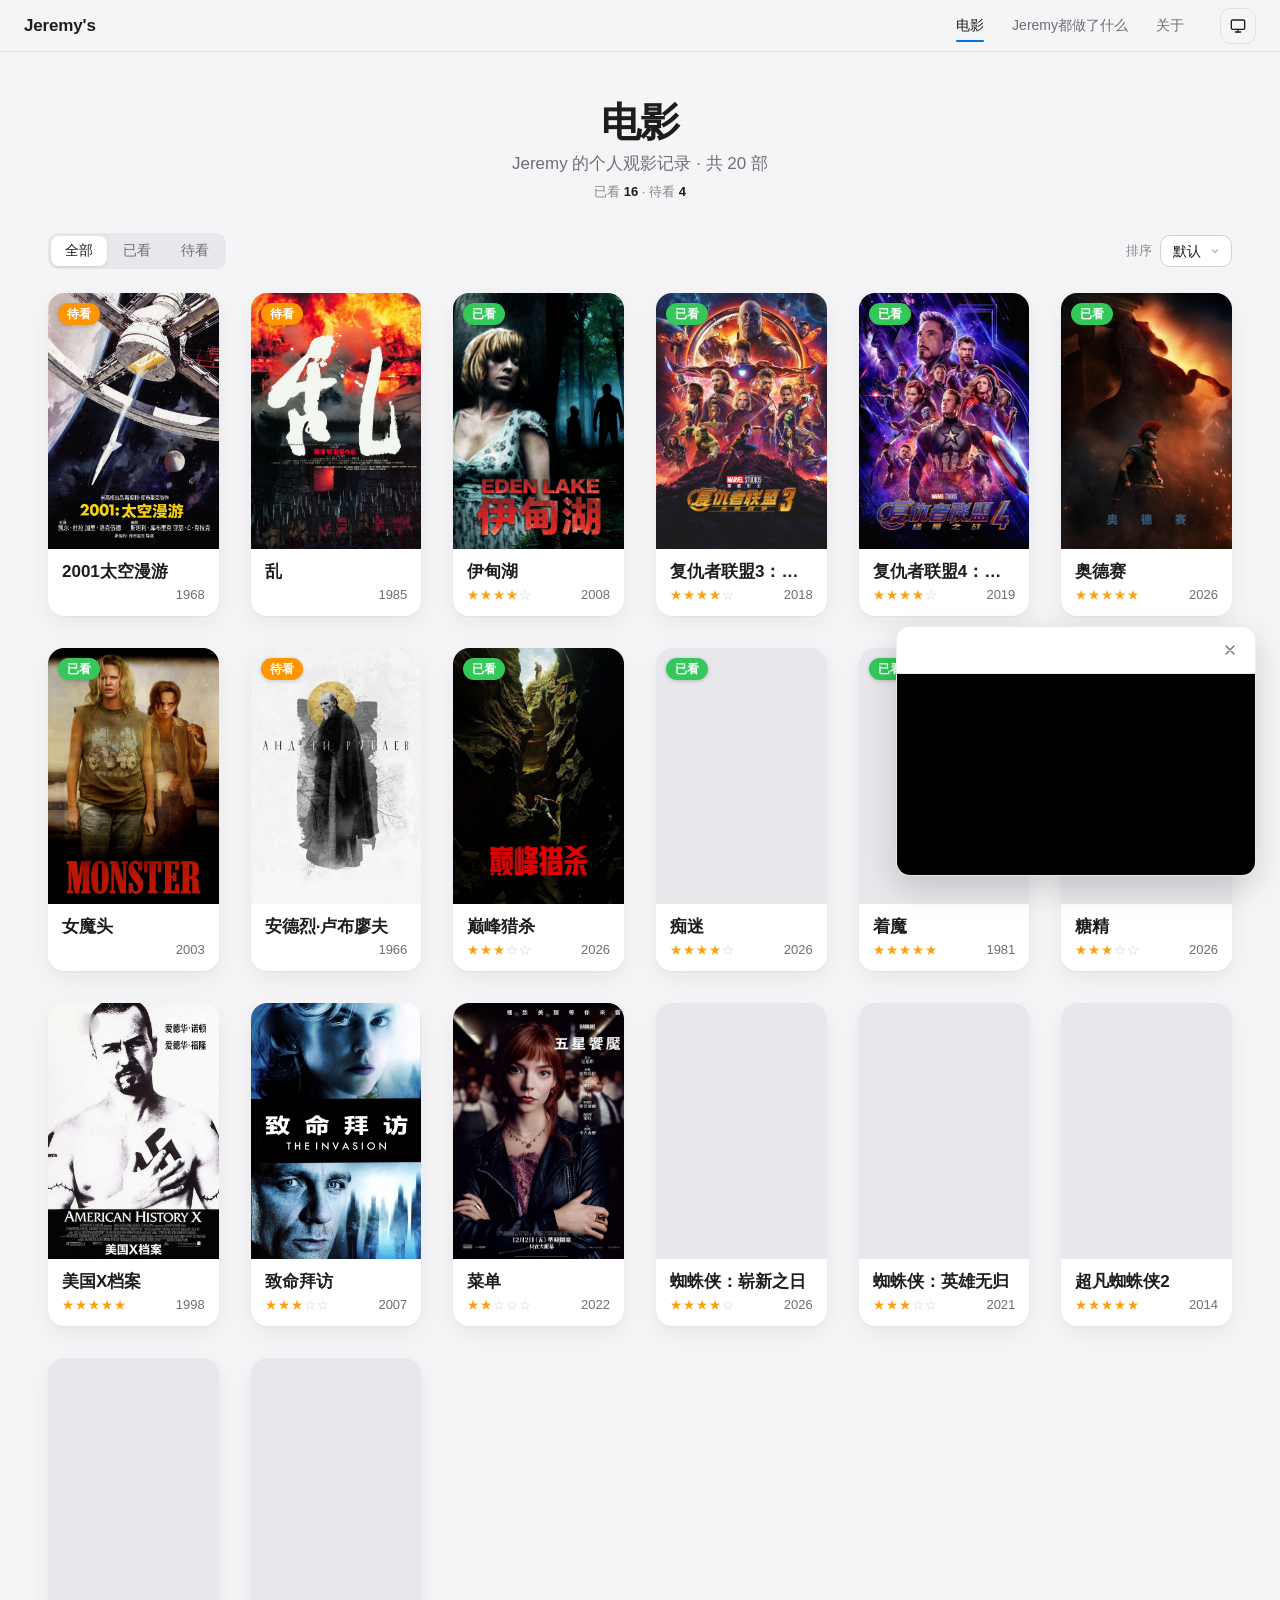
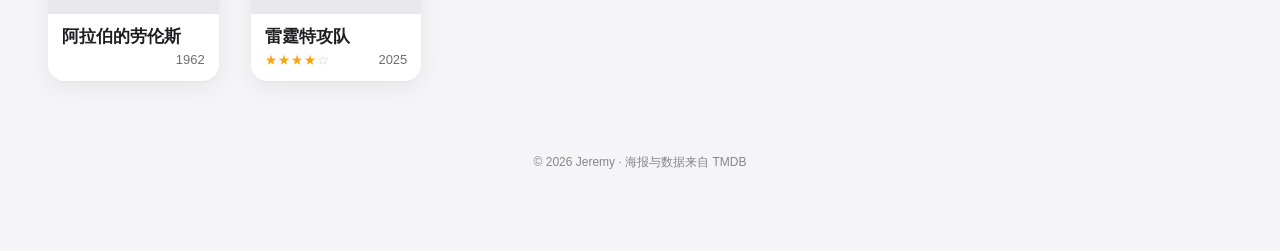
==== commit 2d181f5c: "悬停预览增加剧照横条：每部片3张剧照本地化（stills/{id}-1/2/3.webp），hover切换背景" ====
--- a/index.html
+++ b/index.html
@@ -139,6 +139,7 @@
       <h3 class="preview-overview__title"></h3>
       <span class="preview-overview__year"></span>
     </div>
+    <div class="preview-overview__stills" data-preview-stills></div>
     <ul class="preview-overview__meta"></ul>
     <p class="preview-overview__text"></p>
     <div class="preview-overview__ratings"></div>
--- a/assets/css/styles.css
+++ b/assets/css/styles.css
@@ -682,6 +682,29 @@
   white-space: nowrap;
 }
 
+/* 剧照横条：3 张附加剧照横排，hover 切换背景 */
+.preview-overview__stills {
+  display: flex;
+  gap: 8px;
+  margin-bottom: 16px;
+}
+.preview-still {
+  width: calc((100% - 16px) / 3);
+  aspect-ratio: 16 / 9;
+  object-fit: cover;
+  border-radius: 8px;
+  cursor: pointer;
+  border: 2px solid transparent;
+  transition: border-color 0.2s ease, transform 0.2s ease, box-shadow 0.2s ease;
+  box-shadow: 0 1px 3px rgba(0, 0, 0, 0.3);
+}
+.preview-still:hover,
+.preview-still.is-active {
+  border-color: rgba(255, 255, 255, 0.85);
+  transform: translateY(-2px);
+  box-shadow: 0 4px 12px rgba(0, 0, 0, 0.4);
+}
+
 .preview-overview__meta {
   display: flex;
   flex-wrap: wrap;
@@ -804,6 +827,10 @@
   }
   .preview-overview__title { font-size: 22px; }
   .preview-overview__year { font-size: 15px; }
+  .preview-overview__stills {
+    gap: 6px;
+    margin-bottom: 12px;
+  }
   .preview-overview__meta {
     justify-content: center;
     gap: 6px;
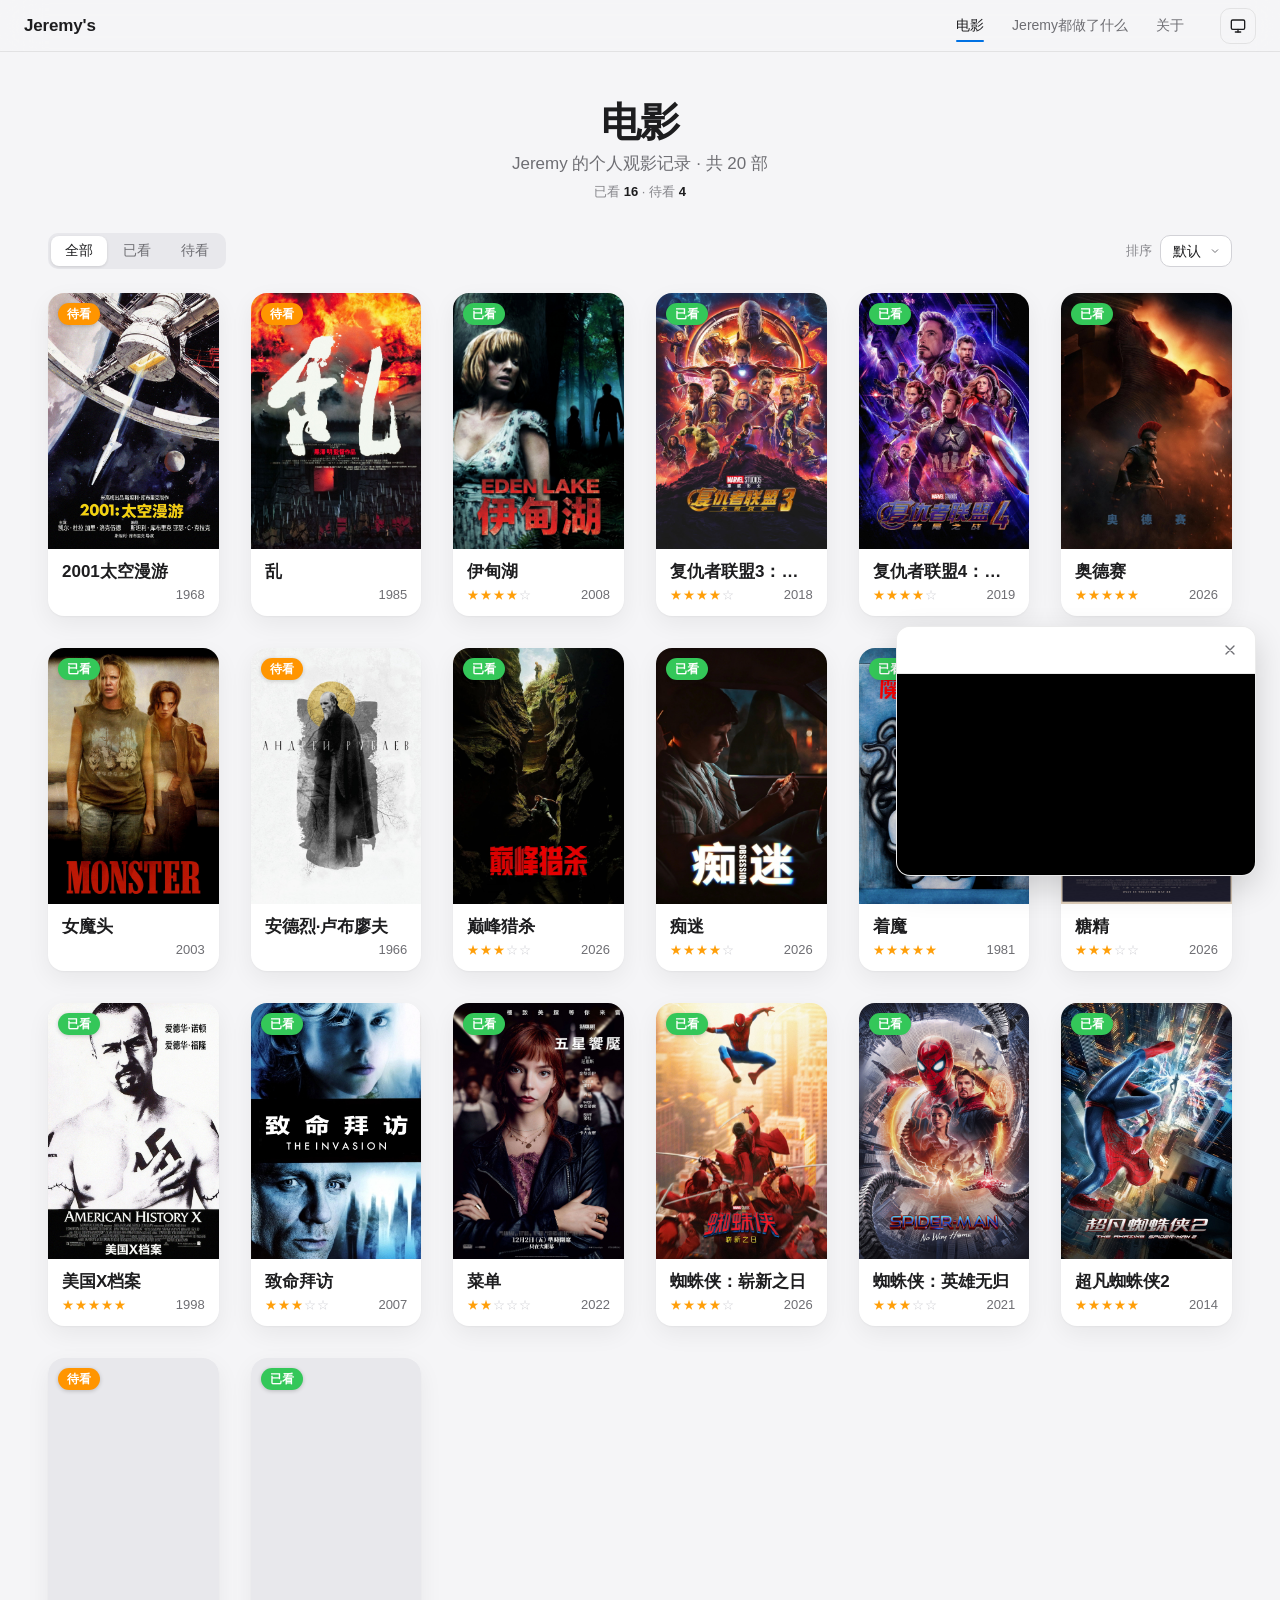
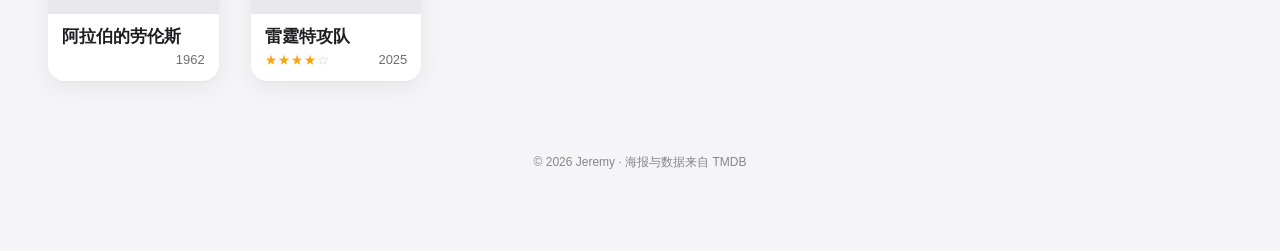
==== commit f78e5835: "预告片无缝续播：iframe常驻浮窗永不移动，autoplay一次点击即播 - iframe 常驻 .trailer-pop__stage，详情页/海报墙共用同一播放器，消除跨容器搬运导致的重载中断 " ====
--- a/index.html
+++ b/index.html
@@ -215,7 +215,7 @@
     </div>
   </div>
 
-  <!-- 预告片浮窗（详情页关闭时承载 iframe 继续播放） -->
+  <!-- 预告片浮窗：iframe 常驻于此，永不移动（保证详情页→海报墙声音无缝连续） -->
   <div class="trailer-pop" data-trailer-pop aria-hidden="true" hidden>
     <div class="trailer-pop__head">
       <span class="trailer-pop__title"></span>
@@ -225,11 +225,15 @@
     </div>
     <div class="trailer-pop__stage" data-trailer-pop-stage></div>
   </div>
-  <!-- 手机端折叠标签（箭头） -->
-  <button class="trailer-tab" data-trailer-tab type="button" aria-label="展开预告片浮窗" hidden>
-    <svg class="trailer-tab__icon" viewBox="0 0 24 24" fill="none" stroke="currentColor" stroke-width="2" stroke-linecap="round" stroke-linejoin="round" aria-hidden="true"><path d="M9 18l6-6-6-6"/></svg>
-    <span class="trailer-tab__dot" aria-hidden="true"></span>
-  </button>
+  <!-- 手机端收起态控件：右下角胶囊，含「展开」+「关闭」两个按钮 -->
+  <div class="trailer-dock" data-trailer-dock aria-hidden="true" hidden>
+    <button class="trailer-dock__expand" data-trailer-dock-expand type="button" aria-label="展开预告片">
+      <svg viewBox="0 0 24 24" fill="none" stroke="currentColor" stroke-width="2" stroke-linecap="round" stroke-linejoin="round" aria-hidden="true"><path d="M9 18l6-6-6-6"/></svg>
+    </button>
+    <button class="trailer-dock__close" data-trailer-dock-close type="button" aria-label="关闭预告片">
+      <svg viewBox="0 0 24 24" fill="none" stroke="currentColor" stroke-width="2" stroke-linecap="round" aria-hidden="true"><path d="M6 6l12 12M18 6L6 18"/></svg>
+    </button>
+  </div>
 
   <!-- 火后余温光晕 + 拟火元素 -->
   <div class="detail__glow" data-detail-glow aria-hidden="true"></div>
--- a/assets/css/styles.css
+++ b/assets/css/styles.css
@@ -1555,68 +1555,89 @@
   border: none;
 }
 
-/* 手机端：折叠到屏幕右缘，只露箭头标签 */
+/* dock 态：对齐到详情页播放器框（坐标由 JS 计算），z-index 提到详情页之上 */
+.trailer-pop.is-docked {
+  right: auto;
+  bottom: auto;
+  z-index: 310;
+  width: auto;
+  border: none;
+  box-shadow: none;
+  border-radius: 14px;
+  animation: none;
+}
+.trailer-pop.is-docked .trailer-pop__head { display: none; }
+
+/* 手机端折叠态：浮窗本体彻底隐藏，仅留右下角双按钮控件 */
 .trailer-pop.is-collapsed {
-  right: -340px;          /* 只留 20px 边缘 */
   animation: none;
-  transition: right 0.34s var(--ease-out);
-}
-.trailer-pop.is-collapsed .trailer-pop__head { display: none; }
-
-/* 折叠标签（箭头） */
-.trailer-tab {
+}
+
+/* 手机端收起态控件：右下角胶囊，含「展开」+「关闭」两个按钮 */
+.trailer-dock {
   position: fixed;
-  right: 0;
-  bottom: 120px;
-  z-index: 81;
+  right: 16px;
+  bottom: 96px;
+  z-index: 315;
   display: flex;
   align-items: center;
-  gap: 4px;
-  padding: 12px 8px;
-  border: none;
-  border-radius: 12px 0 0 12px;
+  gap: 2px;
+  padding: 4px;
+  border-radius: 999px;
   background: var(--bg-elevated);
   border: 1px solid var(--border-subtle);
-  border-right: none;
   box-shadow: var(--shadow-pop);
-  color: var(--text-primary);
-  cursor: pointer;
-  animation: trailer-tab-in 0.3s var(--ease-out);
-}
-@keyframes trailer-tab-in {
+  animation: trailer-dock-in 0.3s var(--ease-out);
+}
+@keyframes trailer-dock-in {
   from { opacity: 0; transform: translateX(16px); }
   to   { opacity: 1; transform: translateX(0); }
 }
-.trailer-tab__icon {
-  width: 18px;
-  height: 18px;
-}
-.trailer-tab__dot {
+.trailer-dock button {
+  display: grid;
+  place-items: center;
+  width: 40px;
+  height: 40px;
+  border: none;
+  border-radius: 50%;
+  background: transparent;
+  color: var(--text-primary);
+  cursor: pointer;
+  transition: background 0.2s ease;
+}
+.trailer-dock button:hover { background: var(--bg-sunken); }
+.trailer-dock button svg { width: 20px; height: 20px; }
+.trailer-dock__close { color: var(--text-secondary); }
+.trailer-dock__expand {
+  position: relative;
+}
+.trailer-dock__expand::after {
+  content: '';
+  position: absolute;
+  top: 8px;
+  right: 8px;
   width: 7px;
   height: 7px;
   border-radius: 50%;
   background: var(--accent);
-  animation: trailer-tab-pulse 1.6s ease-in-out infinite;
-}
-@keyframes trailer-tab-pulse {
+  animation: trailer-dock-pulse 1.6s ease-in-out infinite;
+}
+@keyframes trailer-dock-pulse {
   0%, 100% { opacity: 1; }
   50% { opacity: 0.35; }
 }
 
-/* 电脑端不显示折叠标签 */
+/* 电脑端不显示收起态控件 */
 @media (pointer: fine) {
-  .trailer-tab { display: none; }
-}
-
-/* 手机端：浮窗更窄、贴合屏幕，折叠推出量适配 */
+  .trailer-dock { display: none; }
+}
+
+/* 手机端：浮窗更窄、贴合屏幕 */
 @media (pointer: coarse), (max-width: 640px) {
   .trailer-pop {
     width: 300px;
     right: 16px;
     bottom: 16px;
   }
-  .trailer-pop.is-collapsed {
-    right: -284px; /* 露出 16px 边缘 */
-  }
-  .trailer-tab { bottom: 96px; }
-}
+  .trailer-dock { bottom: 96px; }
+}
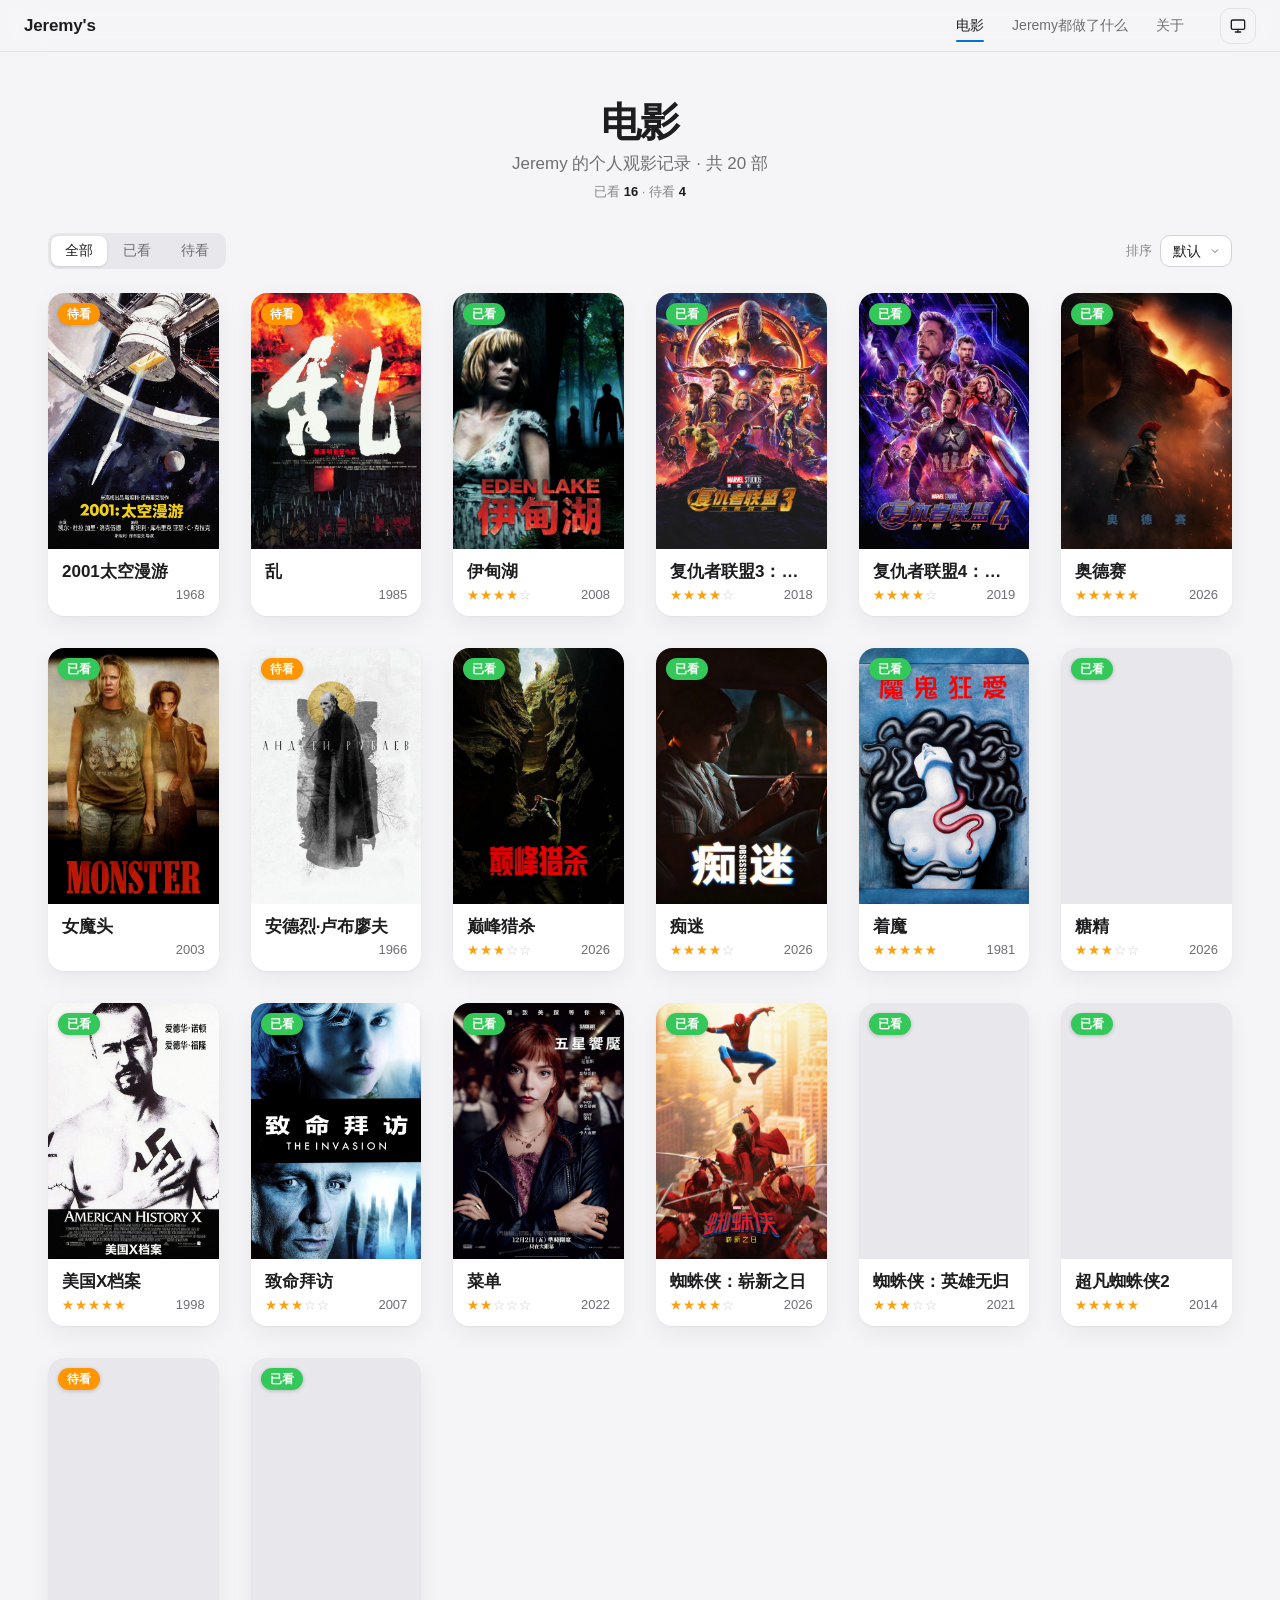
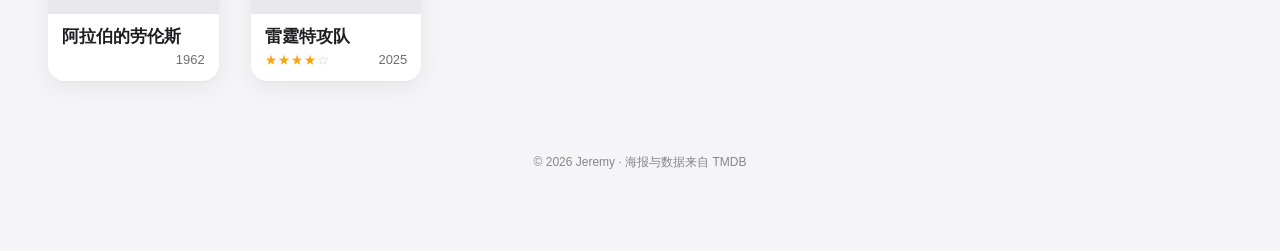
==== commit 676c2011: "CSS/JS 引用加版本参数破坏浏览器缓存 浮窗 hidden 修复本身有效（无缓存浏览器验证正常），用户仍见旧版 是浏览器缓存 max-age=600 所致。加 ?v= 参数让后续更新即时生效， 无" ====
--- a/index.html
+++ b/index.html
@@ -38,7 +38,7 @@
     })();
   </script>
 
-  <link rel="stylesheet" href="assets/css/styles.css">
+  <link rel="stylesheet" href="assets/css/styles.css?v=20261021b">
 </head>
 <body>
 
@@ -250,6 +250,6 @@
     </defs>
   </svg>
 
-  <script src="assets/js/main.js"></script>
+  <script src="assets/js/main.js?v=20261021b"></script>
 </body>
 </html>
--- a/assets/css/styles.css
+++ b/assets/css/styles.css
@@ -1503,6 +1503,9 @@
   display: flex;
   flex-direction: column;
 }
+/* 关键：display:flex 会覆盖 hidden 属性的默认 display:none，须显式兜底，
+   否则首次打开时空浮窗会被强行显示并挡住右下角交互 */
+.trailer-pop[hidden] { display: none !important; }
 @keyframes trailer-pop-in {
   from { opacity: 0; transform: translateY(16px) scale(0.96); }
   to   { opacity: 1; transform: translateY(0) scale(1); }
@@ -1589,6 +1592,7 @@
   box-shadow: var(--shadow-pop);
   animation: trailer-dock-in 0.3s var(--ease-out);
 }
+.trailer-dock[hidden] { display: none !important; }
 @keyframes trailer-dock-in {
   from { opacity: 0; transform: translateX(16px); }
   to   { opacity: 1; transform: translateX(0); }
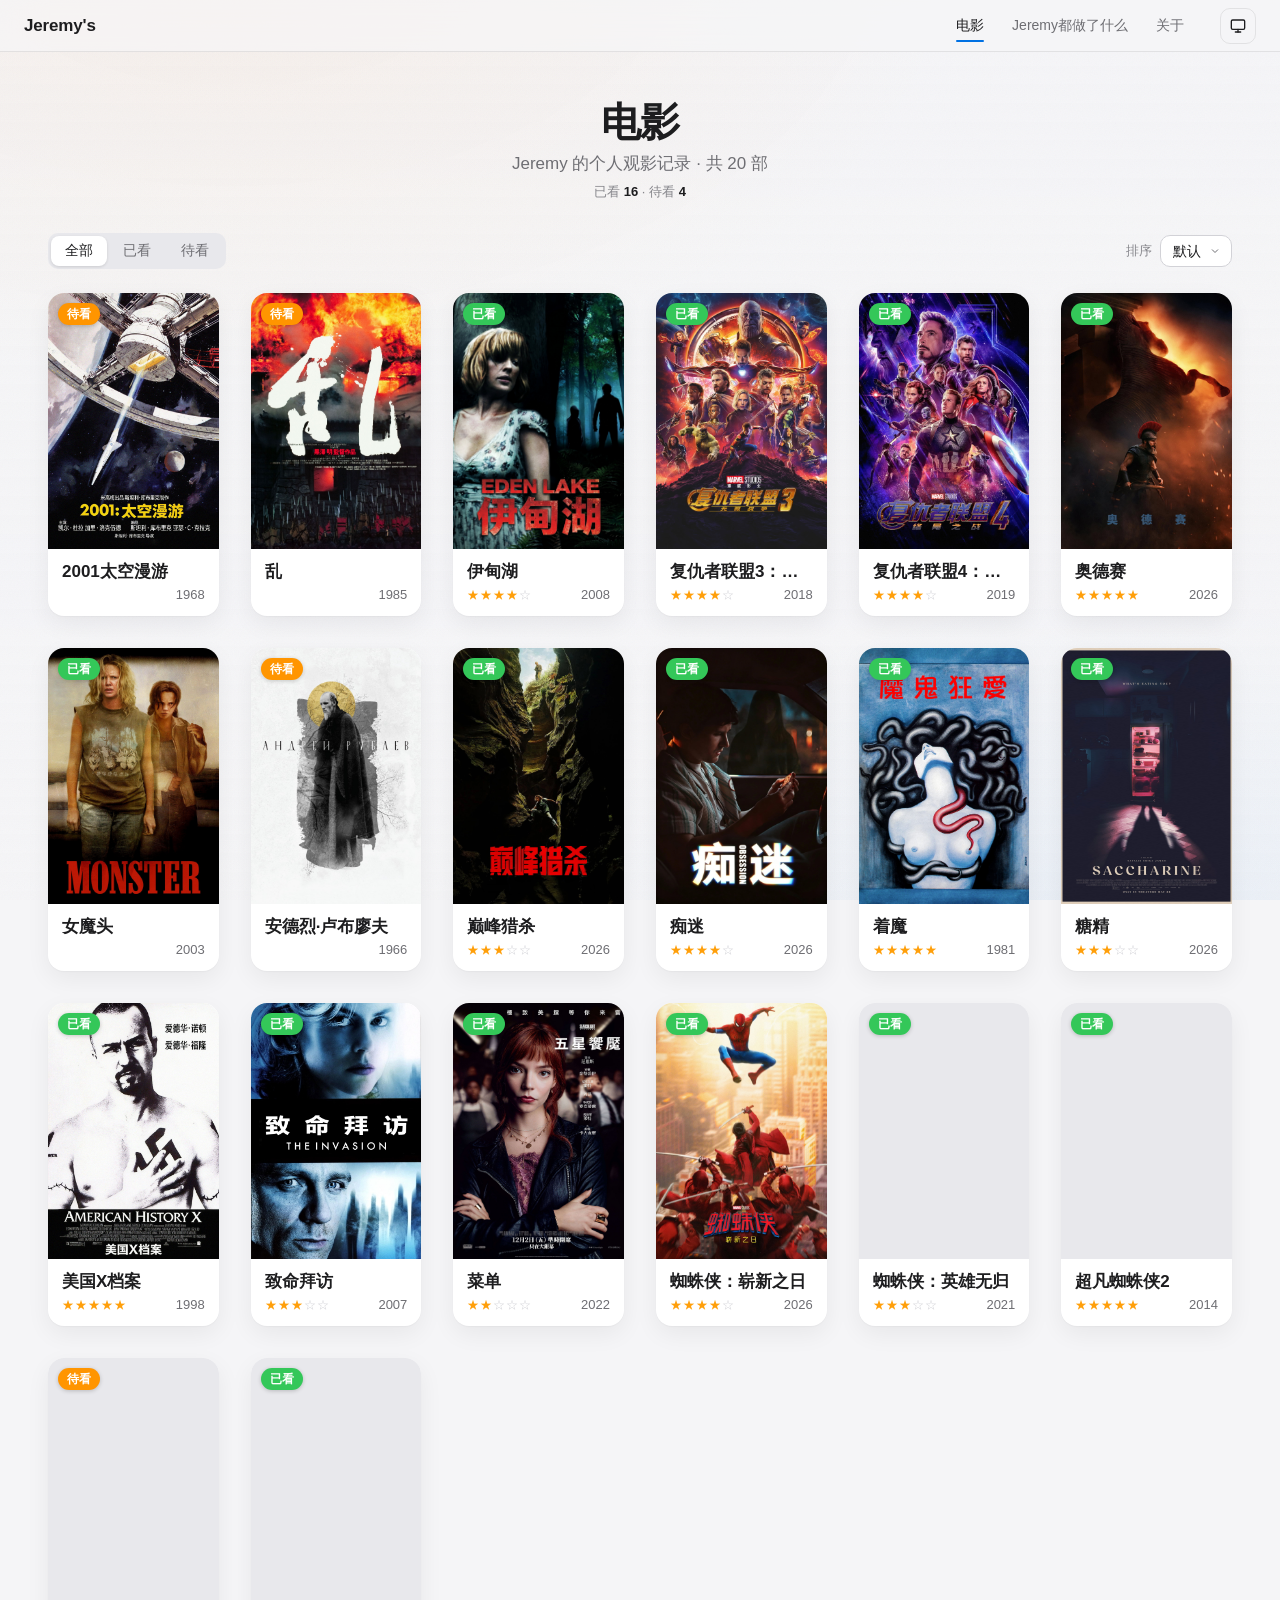
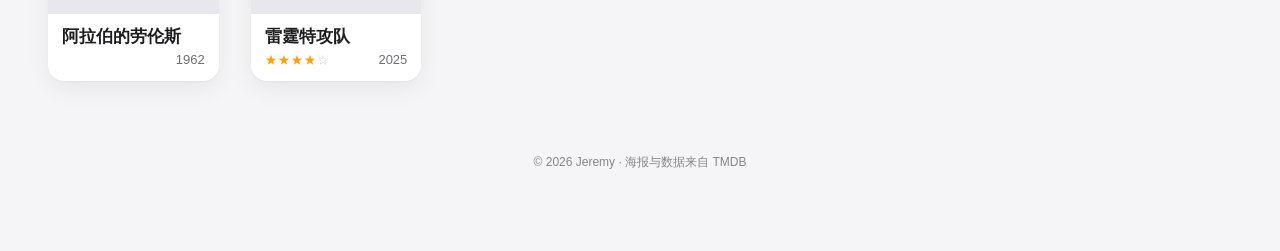
==== commit 28f1d3d7: "背景氛围升级：东京塔虚化照片对应昼夜主题 - AI 生成东京塔昼夜两图（无版权风险），Pillow 高斯模糊预虚化（水印消失） - 浅色=白天蓝天塔影，深色=夜塔暖橙光斑；--bg 色遮罩渐变保证海报" ====
--- a/index.html
+++ b/index.html
@@ -38,7 +38,7 @@
     })();
   </script>
 
-  <link rel="stylesheet" href="assets/css/styles.css?v=20261021b">
+  <link rel="stylesheet" href="assets/css/styles.css?v=20261021c">
 </head>
 <body>
 
--- a/assets/css/styles.css
+++ b/assets/css/styles.css
@@ -68,6 +68,17 @@
 
   --scrim: rgba(0, 0, 0, 0.50);
 
+  /* —— 氛围背景（东京塔虚化照片 + 光晕 + 胶片噪点） —— */
+  --bg-photo: url("../assets/bg/tokyo-day-blur.webp");
+  /* 用 --bg 色系做遮罩：顶部透出多一些氛围，底部近乎实色保海报可读 */
+  --bg-photo-veil: linear-gradient(180deg,
+      rgba(245, 245, 247, 0.78) 0%,
+      rgba(245, 245, 247, 0.88) 52%,
+      rgba(245, 245, 247, 0.97) 100%);
+  --ambient-glow: radial-gradient(1200px 720px at 18% -6%, rgba(255, 150, 40, 0.07), transparent 62%),
+                  radial-gradient(1000px 640px at 88% 108%, rgba(0, 113, 227, 0.06), transparent 60%);
+  --film-grain-opacity: 0.035;
+
   /* 火焰（浅/深主题共用，火是暖色不受主题影响） */
   --fire-core:   #ffd54f;   /* 内焰·亮黄 */
   --fire-mid:    #ff9d00;   /* 中焰·橙 */
@@ -128,6 +139,16 @@
 
   --scrim: rgba(0, 0, 0, 0.55);
   --preview-scrim: rgba(0, 0, 0, 0.55);
+
+  /* 深色：夜塔虚化照片，黑遮罩压暗保可读；光晕更收敛（黑底对光敏感），噪点略增以破死黑 */
+  --bg-photo: url("../assets/bg/tokyo-night-blur.webp");
+  --bg-photo-veil: linear-gradient(180deg,
+      rgba(0, 0, 0, 0.42) 0%,
+      rgba(0, 0, 0, 0.60) 52%,
+      rgba(0, 0, 0, 0.84) 100%);
+  --ambient-glow: radial-gradient(1200px 720px at 18% -6%, rgba(255, 150, 40, 0.06), transparent 62%),
+                  radial-gradient(1000px 640px at 88% 108%, rgba(41, 151, 255, 0.05), transparent 60%);
+  --film-grain-opacity: 0.055;
 }
 
 /* 跟随系统（且用户未强制浅色时）——无 JS 时系统深色依然生效 */
@@ -169,6 +190,12 @@
 
     --scrim: rgba(0, 0, 0, 0.55);
     --preview-scrim: rgba(0, 0, 0, 0.55);
+
+    --bg-photo: url("../assets/bg/tokyo-night-blur.webp");
+    --bg-photo-veil: linear-gradient(180deg,
+        rgba(0, 0, 0, 0.42) 0%,
+        rgba(0, 0, 0, 0.60) 52%,
+        rgba(0, 0, 0, 0.84) 100%);
   }
 }
 
@@ -201,6 +228,32 @@
   color: var(--text-primary);
   transition: color 0.3s ease;
 }
+
+/* 氛围背景层：东京塔虚化照片（主题区分昼夜）+ 遮罩 + 光晕，fixed 全屏、不拦截交互、置于所有内容之下 */
+body::before {
+  content: '';
+  position: fixed;
+  inset: 0;
+  z-index: -1;
+  pointer-events: none;
+  background-image: var(--ambient-glow), var(--bg-photo-veil), var(--bg-photo);
+  background-size: auto, cover, cover;
+  background-position: center;
+  background-repeat: no-repeat;
+  transition: opacity 0.3s ease;
+}
+body::after {
+  content: '';
+  position: fixed;
+  inset: 0;
+  z-index: -1;
+  pointer-events: none;
+  opacity: var(--film-grain-opacity);
+  background-image: url("data:image/svg+xml,%3Csvg xmlns='http://www.w3.org/2000/svg' width='160' height='160'%3E%3Cfilter id='n'%3E%3CfeTurbulence type='fractalNoise' baseFrequency='0.82' numOctaves='3' stitchTiles='stitch'/%3E%3C/filter%3E%3Crect width='100%25' height='100%25' filter='url(%23n)'/%3E%3C/svg%3E");
+  background-size: 160px 160px;
+  transition: opacity 0.3s ease;
+}
+
 
 img {
   max-width: 100%;
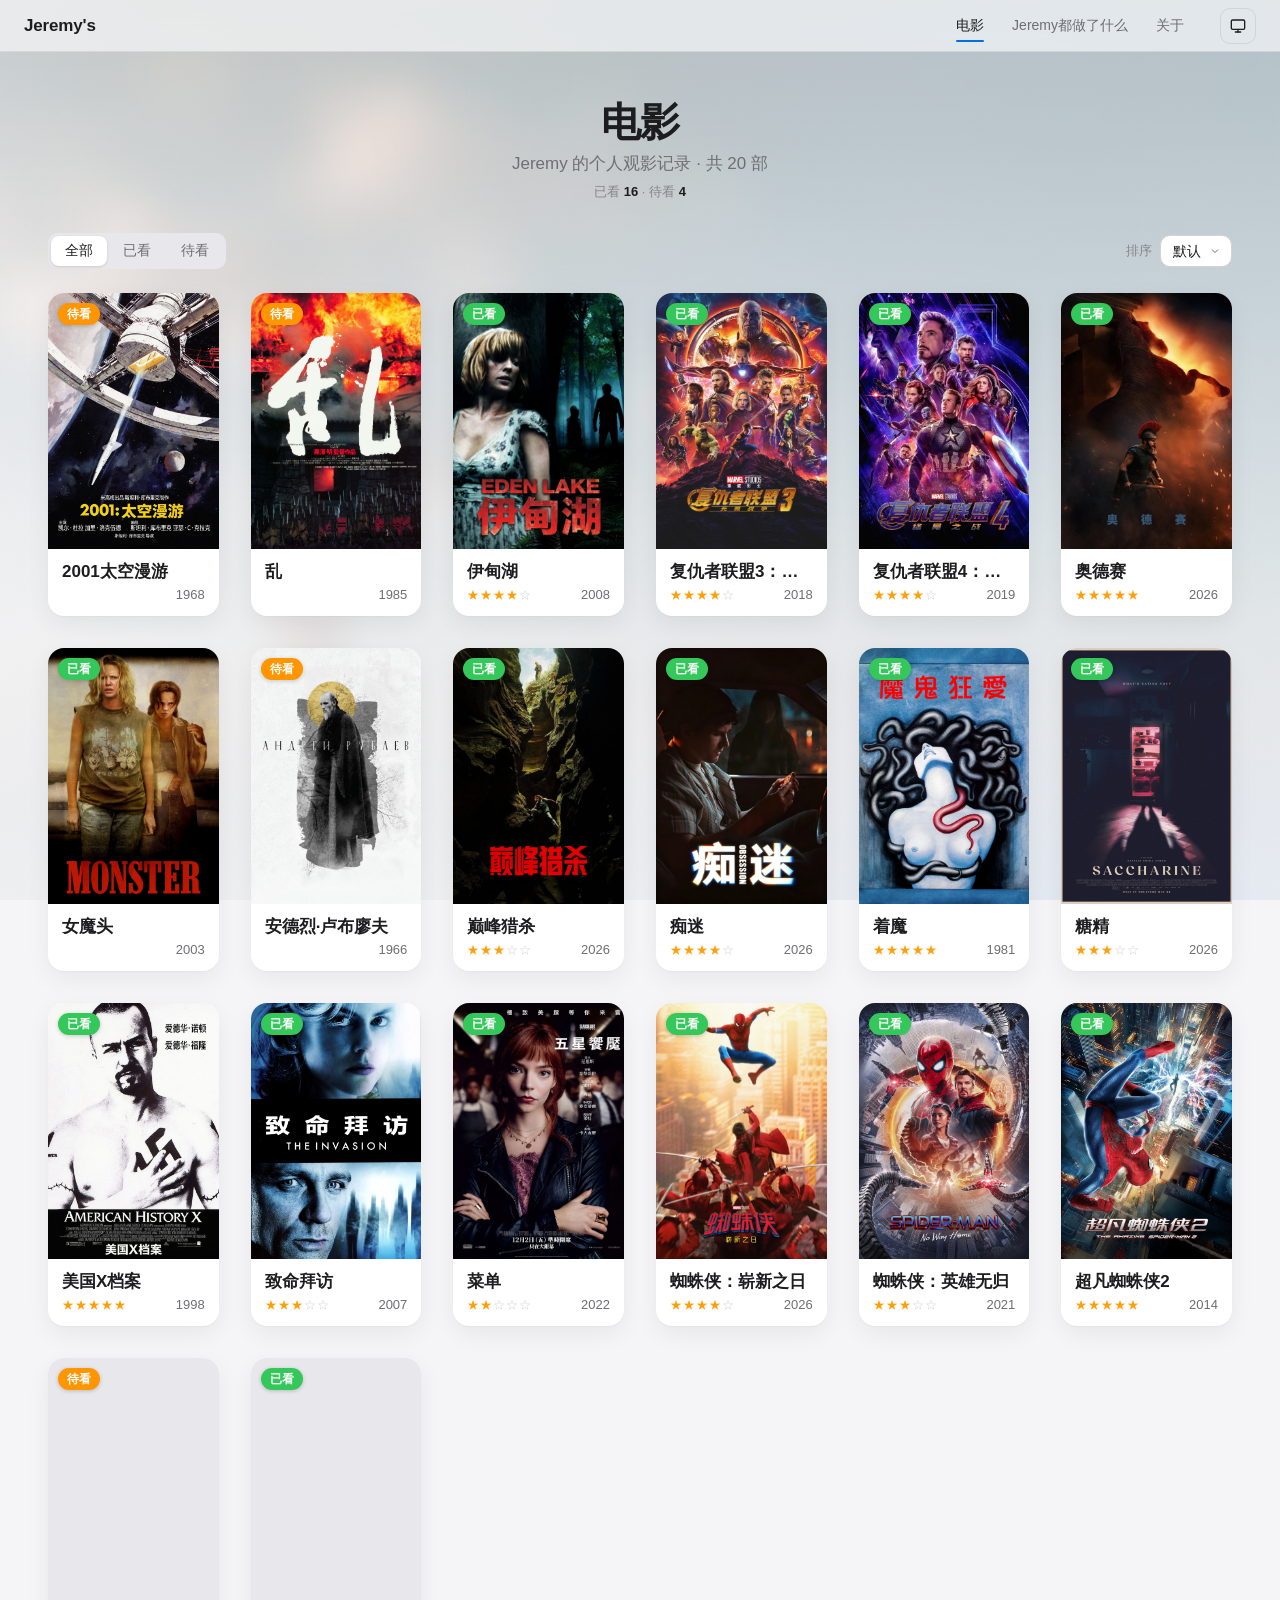
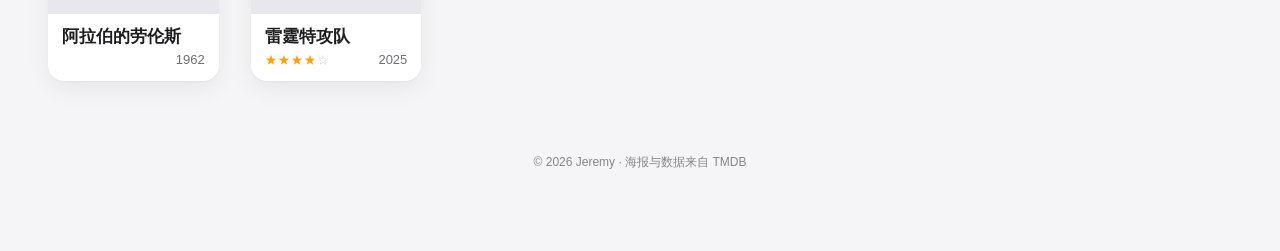
==== commit e0c80bde: "修复背景图 404：CSS 相对路径多写一层 assets 根因：styles.css 在 assets/css/ 下，url("../assets/bg/..") 中 ../ 已回到 assets/" ====
--- a/index.html
+++ b/index.html
@@ -38,7 +38,7 @@
     })();
   </script>
 
-  <link rel="stylesheet" href="assets/css/styles.css?v=20261021c">
+  <link rel="stylesheet" href="assets/css/styles.css?v=20261021d">
 </head>
 <body>
 
--- a/assets/css/styles.css
+++ b/assets/css/styles.css
@@ -68,13 +68,9 @@
 
   --scrim: rgba(0, 0, 0, 0.50);
 
-  /* —— 氛围背景（东京塔虚化照片 + 光晕 + 胶片噪点） —— */
-  --bg-photo: url("../assets/bg/tokyo-day-blur.webp");
-  /* 用 --bg 色系做遮罩：顶部透出多一些氛围，底部近乎实色保海报可读 */
-  --bg-photo-veil: linear-gradient(180deg,
-      rgba(245, 245, 247, 0.78) 0%,
-      rgba(245, 245, 247, 0.88) 52%,
-      rgba(245, 245, 247, 0.97) 100%);
+  /* —— 氛围背景（东京塔虚化照片 + 光晕 + 胶片噪点） ——
+     注意：照片 url 不经 var() 拼接（var 多背景 url 在部分渲染路径下不加载），
+     昼/夜图直接写死在下方三条 body::before 规则里 */
   --ambient-glow: radial-gradient(1200px 720px at 18% -6%, rgba(255, 150, 40, 0.07), transparent 62%),
                   radial-gradient(1000px 640px at 88% 108%, rgba(0, 113, 227, 0.06), transparent 60%);
   --film-grain-opacity: 0.035;
@@ -141,11 +137,6 @@
   --preview-scrim: rgba(0, 0, 0, 0.55);
 
   /* 深色：夜塔虚化照片，黑遮罩压暗保可读；光晕更收敛（黑底对光敏感），噪点略增以破死黑 */
-  --bg-photo: url("../assets/bg/tokyo-night-blur.webp");
-  --bg-photo-veil: linear-gradient(180deg,
-      rgba(0, 0, 0, 0.42) 0%,
-      rgba(0, 0, 0, 0.60) 52%,
-      rgba(0, 0, 0, 0.84) 100%);
   --ambient-glow: radial-gradient(1200px 720px at 18% -6%, rgba(255, 150, 40, 0.06), transparent 62%),
                   radial-gradient(1000px 640px at 88% 108%, rgba(41, 151, 255, 0.05), transparent 60%);
   --film-grain-opacity: 0.055;
@@ -191,11 +182,9 @@
     --scrim: rgba(0, 0, 0, 0.55);
     --preview-scrim: rgba(0, 0, 0, 0.55);
 
-    --bg-photo: url("../assets/bg/tokyo-night-blur.webp");
-    --bg-photo-veil: linear-gradient(180deg,
-        rgba(0, 0, 0, 0.42) 0%,
-        rgba(0, 0, 0, 0.60) 52%,
-        rgba(0, 0, 0, 0.84) 100%);
+    --ambient-glow: radial-gradient(1200px 720px at 18% -6%, rgba(255, 150, 40, 0.06), transparent 62%),
+                    radial-gradient(1000px 640px at 88% 108%, rgba(41, 151, 255, 0.05), transparent 60%);
+    --film-grain-opacity: 0.055;
   }
 }
 
@@ -229,18 +218,45 @@
   transition: color 0.3s ease;
 }
 
-/* 氛围背景层：东京塔虚化照片（主题区分昼夜）+ 遮罩 + 光晕，fixed 全屏、不拦截交互、置于所有内容之下 */
+/* 氛围背景层：东京塔虚化照片（主题区分昼夜）+ 遮罩 + 光晕，fixed 全屏、不拦截交互、置于所有内容之下
+   照片层 url 直接写死（var() 多背景 url 存在渲染路径不加载的问题） */
 body::before {
   content: '';
   position: fixed;
   inset: 0;
   z-index: -1;
   pointer-events: none;
-  background-image: var(--ambient-glow), var(--bg-photo-veil), var(--bg-photo);
-  background-size: auto, cover, cover;
+  background-image:
+    var(--ambient-glow),
+    linear-gradient(180deg,
+      rgba(245, 245, 247, 0.58) 0%,
+      rgba(245, 245, 247, 0.72) 52%,
+      rgba(245, 245, 247, 0.92) 100%),
+    url("../bg/tokyo-day-blur.webp");
+  background-size: auto, cover, cover, cover;
   background-position: center;
   background-repeat: no-repeat;
   transition: opacity 0.3s ease;
+}
+:root[data-theme="dark"] body::before {
+  background-image:
+    var(--ambient-glow),
+    linear-gradient(180deg,
+      rgba(0, 0, 0, 0.28) 0%,
+      rgba(0, 0, 0, 0.44) 52%,
+      rgba(0, 0, 0, 0.68) 100%),
+    url("../bg/tokyo-night-blur.webp");
+}
+@media (prefers-color-scheme: dark) {
+  :root:not([data-theme="light"]) body::before {
+    background-image:
+      var(--ambient-glow),
+      linear-gradient(180deg,
+        rgba(0, 0, 0, 0.28) 0%,
+        rgba(0, 0, 0, 0.44) 52%,
+        rgba(0, 0, 0, 0.68) 100%),
+      url("../bg/tokyo-night-blur.webp");
+  }
 }
 body::after {
   content: '';
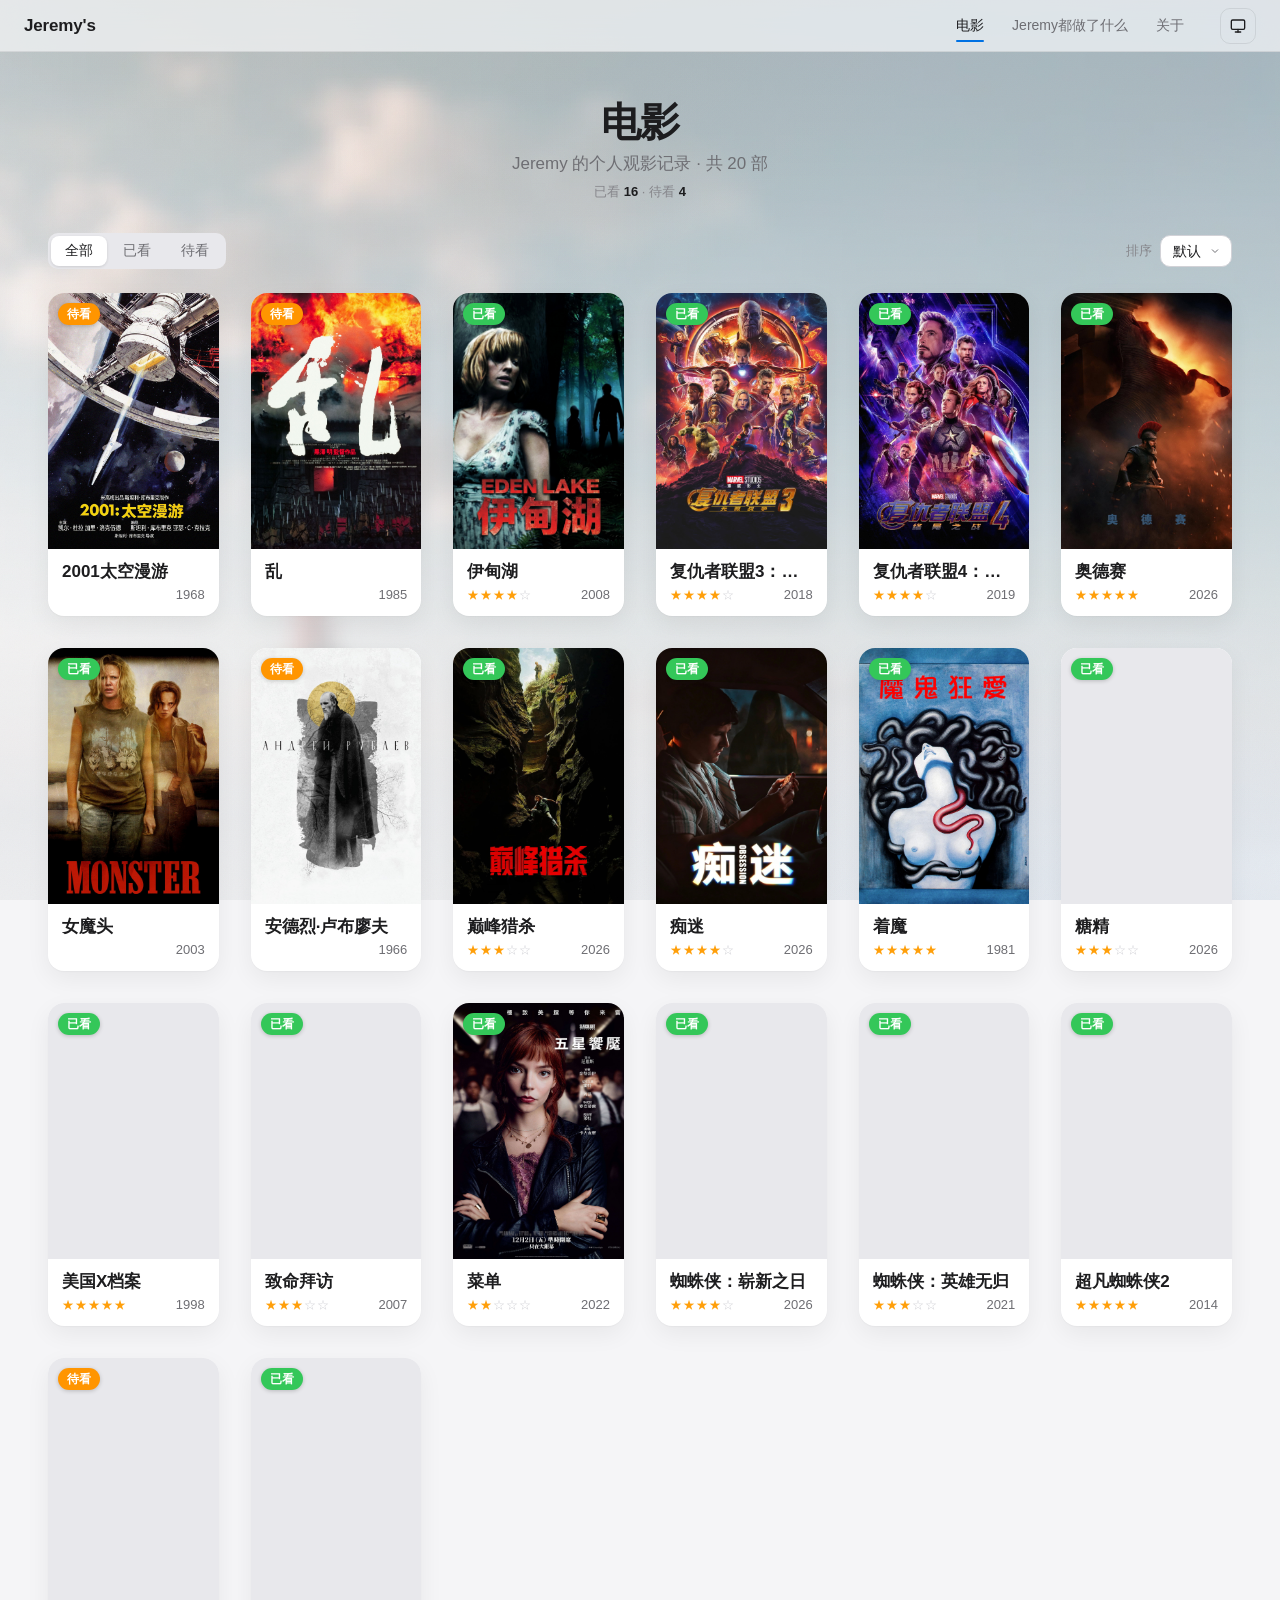
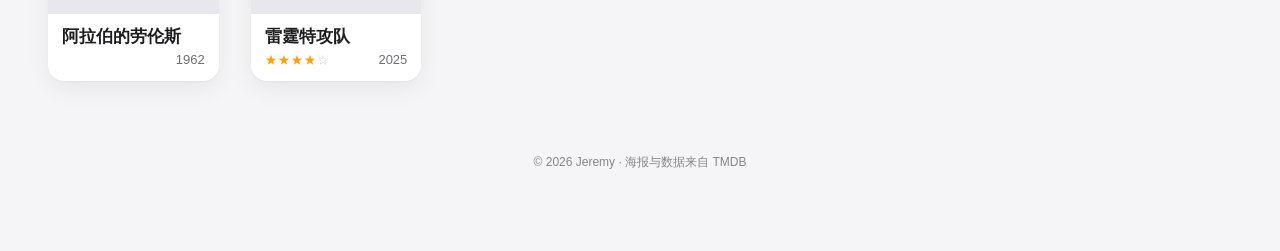
==== commit 53e15ada: "背景塔影更清晰：虚化半径 26→10，浅色遮罩调轻 - 重新生成虚化图（day 12KB / night 10KB），塔轮廓与红白结构可辨 - 浅色 veil 0.58/0.72/0.92 → 0.4" ====
--- a/index.html
+++ b/index.html
@@ -38,7 +38,7 @@
     })();
   </script>
 
-  <link rel="stylesheet" href="assets/css/styles.css?v=20261021d">
+  <link rel="stylesheet" href="assets/css/styles.css?v=20261021e">
 </head>
 <body>
 
--- a/assets/css/styles.css
+++ b/assets/css/styles.css
@@ -229,9 +229,9 @@
   background-image:
     var(--ambient-glow),
     linear-gradient(180deg,
-      rgba(245, 245, 247, 0.58) 0%,
-      rgba(245, 245, 247, 0.72) 52%,
-      rgba(245, 245, 247, 0.92) 100%),
+      rgba(245, 245, 247, 0.48) 0%,
+      rgba(245, 245, 247, 0.62) 52%,
+      rgba(245, 245, 247, 0.88) 100%),
     url("../bg/tokyo-day-blur.webp");
   background-size: auto, cover, cover, cover;
   background-position: center;
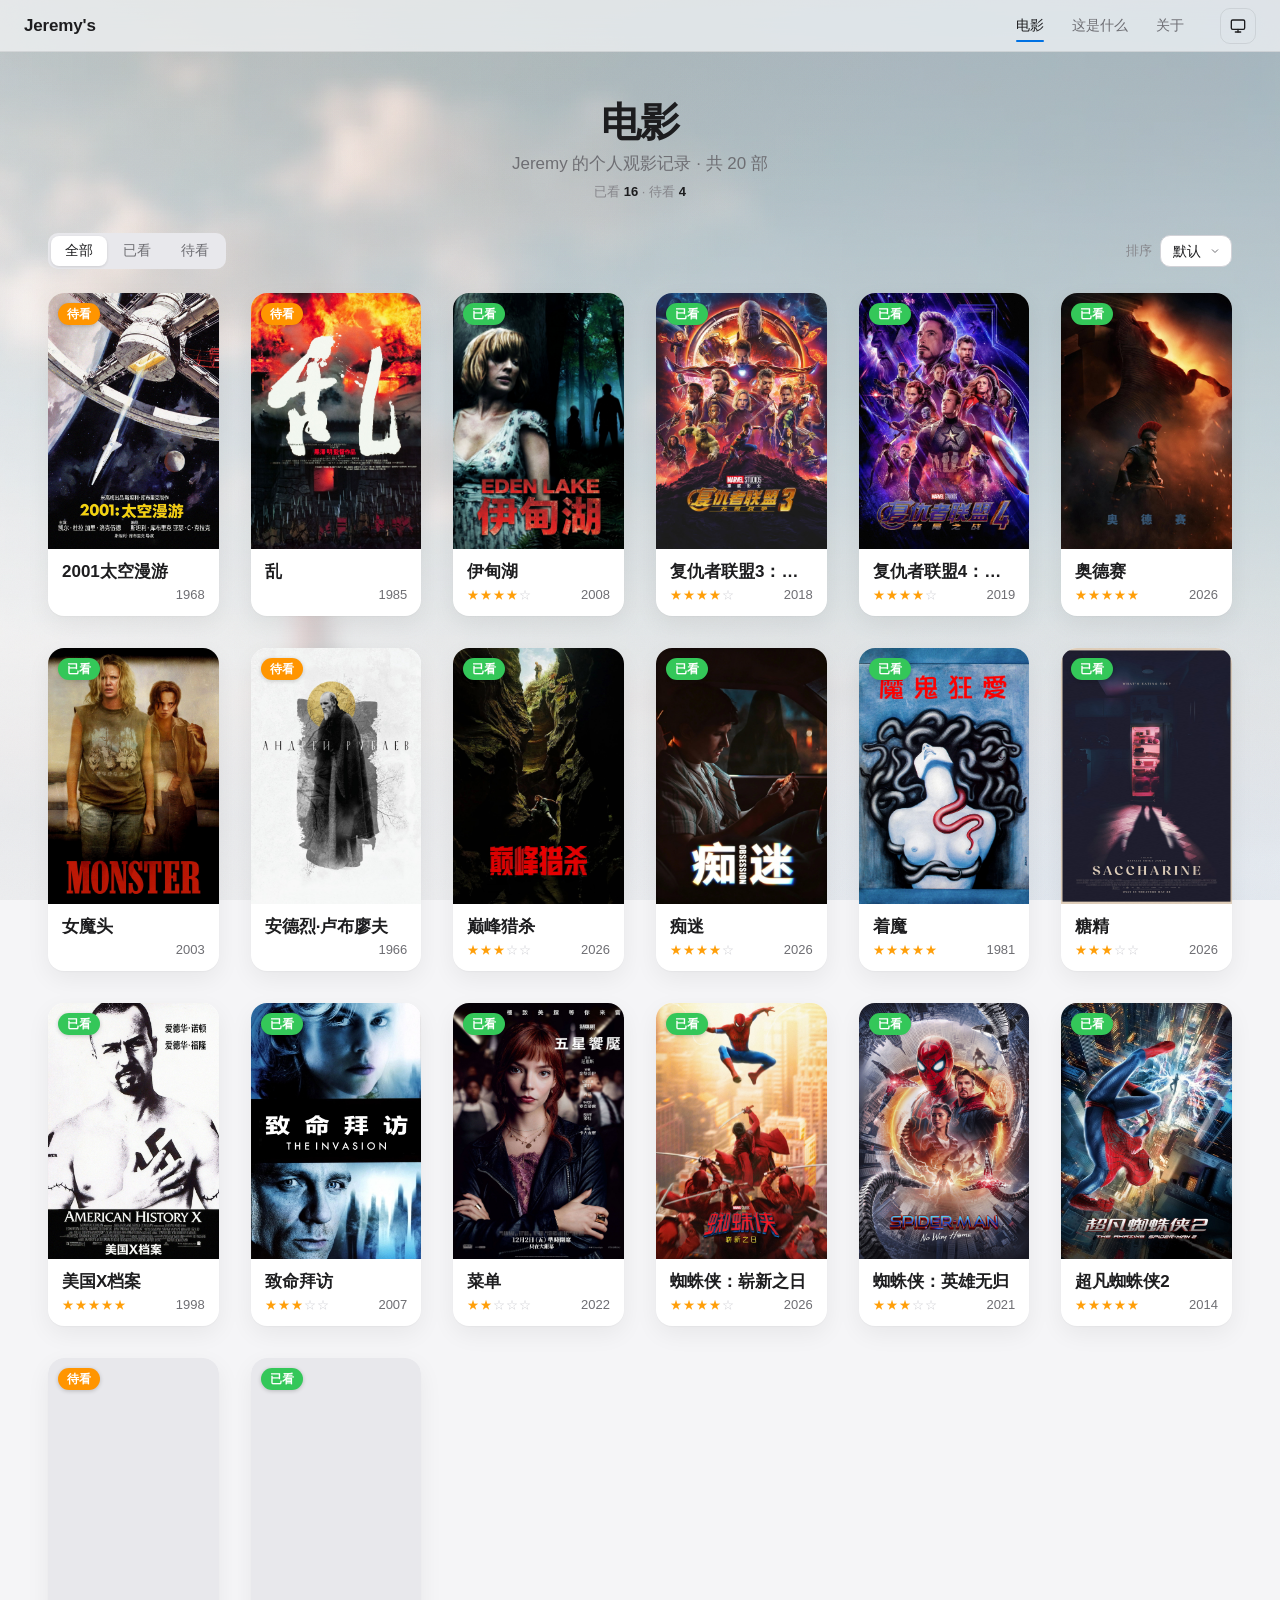
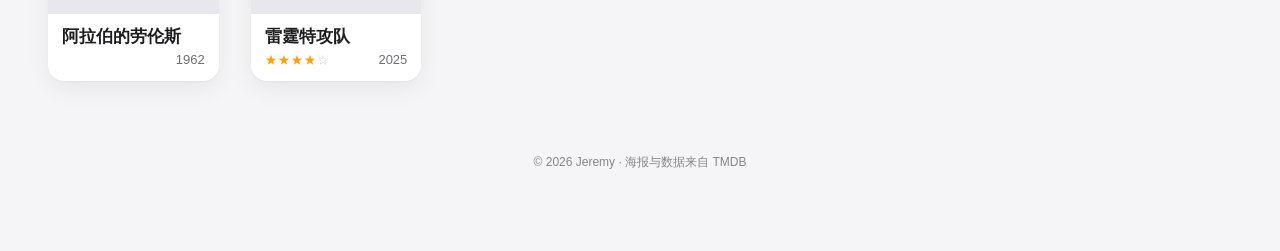
==== commit 37fff5bb: "「Jeremy都做了什么」改名「这是什么」+ 装修中动画页 - 首页导航与 everything 页导航统一改为「这是什么」 - everything 页改为装修中占位：CSS 动画跑步小男孩（四肢摆" ====
--- a/index.html
+++ b/index.html
@@ -47,7 +47,7 @@
     <a class="nav-logo" href="/">Jeremy's</a>
     <nav class="nav-links" aria-label="主导航">
       <a href="/" class="nav-link is-active" aria-current="page">电影</a>
-      <a href="/everything/" class="nav-link">Jeremy都做了什么</a>
+      <a href="/everything/" class="nav-link">这是什么</a>
       <a href="/about/" class="nav-link">关于</a>
     </nav>
     <button class="nav-theme" data-theme-toggle aria-label="切换主题" title="切换主题">
